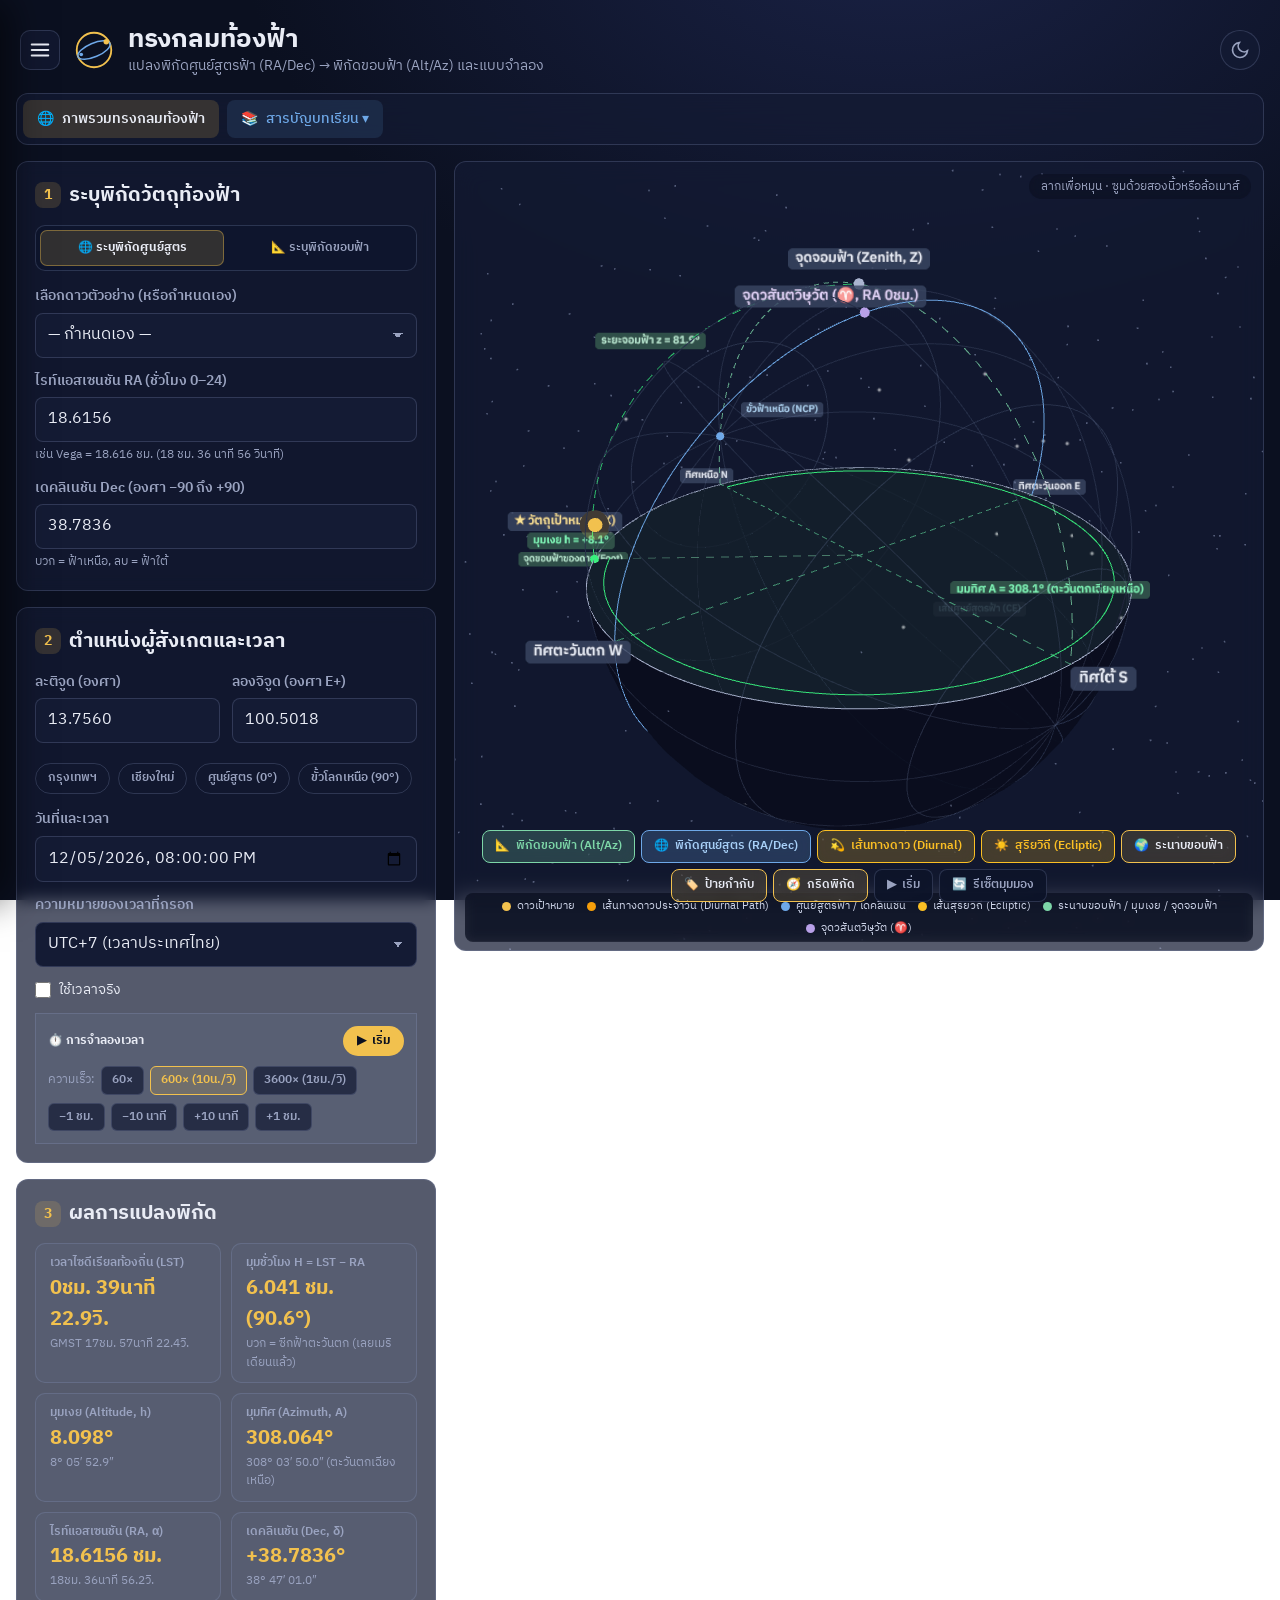
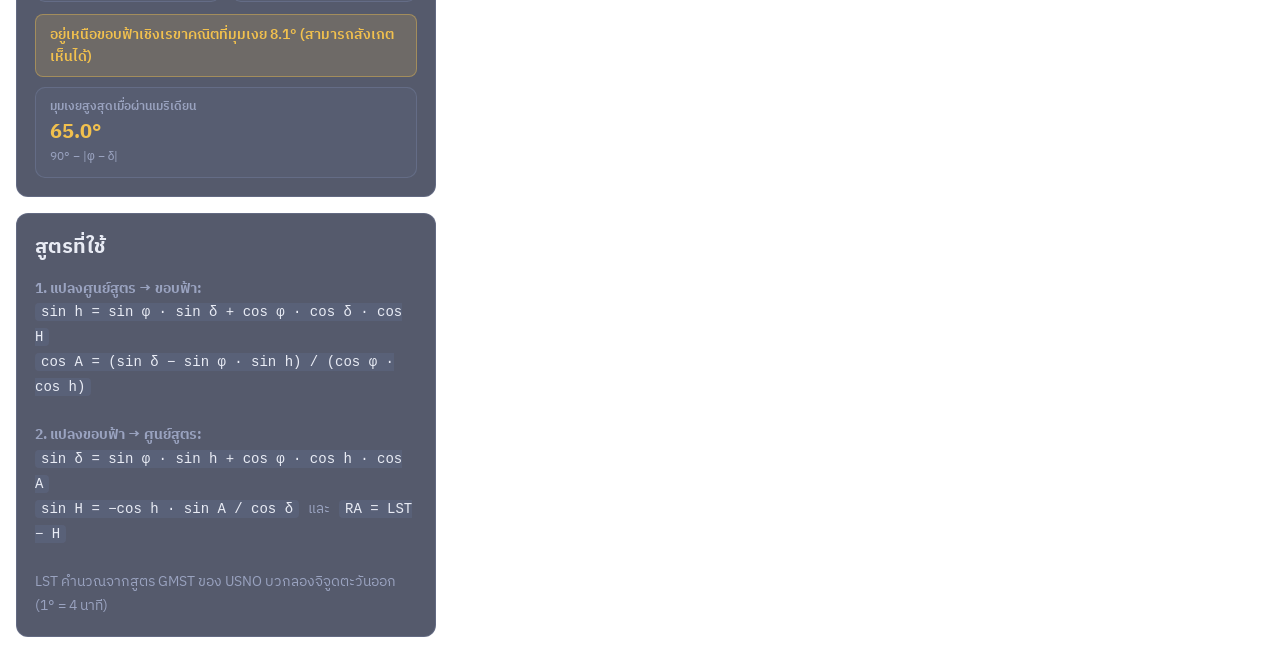
==== index.html @ dbf903a8 "begin" ====
<!DOCTYPE html>
<html lang="th">
<head>
<meta charset="UTF-8">
<meta name="viewport" content="width=device-width, initial-scale=1.0, viewport-fit=cover">
<title>ทรงกลมท้องฟ้า — แปลงพิกัดศูนย์สูตรฟ้า (RA/Dec) เป็นพิกัดขอบฟ้า (Alt/Az)</title>

<!-- ฟอนต์ไทย IBM Plex Sans Thai -->
<link rel="preconnect" href="https://fonts.googleapis.com">
<link rel="preconnect" href="https://fonts.gstatic.com" crossorigin>
<link href="https://fonts.googleapis.com/css2?family=IBM+Plex+Sans+Thai:wght@400;500;600;700&display=swap" rel="stylesheet">

<!-- Three.js โหลดจาก vendor ในเครื่อง (ทำงานแบบ Offline ในค่ายได้ 100%) -->
<script type="importmap">
{
  "imports": {
    "three": "./vendor/three.module.js"
  }
}
</script>

<link rel="stylesheet" href="./style.css">
<link rel="manifest" href="./manifest.json">
<link rel="icon" href="data:image/svg+xml,<svg xmlns=%22http://www.w3.org/2000/svg%22 viewBox=%220 0 100 100%22><text y=%22.9em%22 font-size=%2290%22>🌟</text></svg>">
<meta name="theme-color" content="#0b1020">
<meta name="description" content="แบบจำลองดาราศาสตร์ 3 มิติเชิงปฏิสัมพันธ์ สำหรับหลักสูตร สอวน. ดาราศาสตร์ ค่าย 1">
</head>
<body>
<div class="app">

  <!-- เมนูนำทางแบบลิ้นชักด้านข้าง (YouTube-style Collapsible Side Drawer) -->
  <div class="drawer-backdrop" id="drawerBackdrop" aria-hidden="true"></div>
  <aside class="side-drawer" id="sideDrawer" aria-label="สารบัญแบบจำลอง สอวน. ดาราศาสตร์">
    <div class="drawer-header">
      <div class="drawer-brand">
        <svg class="logo" width="34" height="34" viewBox="0 0 44 44" fill="none" aria-hidden="true">
          <circle cx="22" cy="22" r="19" stroke="var(--color-accent)" stroke-width="2"/>
          <ellipse cx="22" cy="22" rx="19" ry="7.5" stroke="var(--color-blue)" stroke-width="1.6" transform="rotate(-23 22 22)"/>
          <circle cx="35.5" cy="13" r="3" fill="var(--color-accent)"/>
        </svg>
        <div class="brand-text">
          <span class="drawer-title">POSN Astro Sim Hub</span>
          <span class="drawer-subtitle">หลักสูตรค่าย 1 สอวน. ดาราศาสตร์</span>
        </div>
      </div>
      <button type="button" class="drawer-close" id="drawerClose" aria-label="ปิดเมนูนำทาง" title="ปิดเมนู (Esc)">✕</button>
    </div>

    <div class="drawer-content">
      <!-- ส่วนภาพรวม -->
      <div class="drawer-section">
        <div class="section-label">ภาพรวมบทเรียน</div>
        <a class="drawer-item active" href="./index.html">
          <span class="item-icon">🌐</span>
          <div class="item-info">
            <span class="item-title">ทรงกลมท้องฟ้าและการแปลงพิกัด</span>
            <span class="item-sub">ระบบพิกัด 3 มิติ, เส้นสุริยะวิถี และเวลา</span>
          </div>
        </a>
      </div>

      <!-- ภาค 1: ทรงกลมท้องฟ้าและระบบพิกัดดาราศาสตร์ -->
      <div class="drawer-section">
        <div class="section-label">ทรงกลมท้องฟ้าและระบบพิกัด</div>
        <a class="drawer-item" href="./index.html#coord-comparison">
          <span class="item-icon">🧭</span>
          <div class="item-info">
            <span class="item-title">วงกลมใหญ่และ 4 ระบบพิกัด</span>
            <span class="item-sub">ขอบฟ้า, ศูนย์สูตรฟ้า, สุริยะวิถี, กาแล็กซี</span>
          </div>
        </a>
        <a class="drawer-item" href="./circumpolar.html">
          <span class="item-icon">🔄</span>
          <div class="item-info">
            <span class="item-title">ดาวรอบขั้วและการขึ้นตกตามละติจูด</span>
            <span class="item-sub">ดาวไม่ตก, ขึ้นตกตามปกติ และมุมเงยสูงสุด</span>
          </div>
        </a>
        <a class="drawer-item" href="./seasons-ecliptic.html">
          <span class="item-icon">☀️</span>
          <div class="item-info">
            <span class="item-title">สุริยวิถี 4 ฤดูกาลและกลุ่มดาวจักราศี</span>
            <span class="item-sub">วิษุวัต, อายัน และทางเดินดวงอาทิตย์ในรอบปี</span>
          </div>
        </a>
      </div>

      <!-- ภาค 2: ตรีโกณมิติทรงกลมและการแปลงพิกัด -->
      <div class="drawer-section">
        <div class="section-label">ตรีโกณมิติทรงกลมและสามเหลี่ยมดาราศาสตร์</div>
        <a class="drawer-item" href="./pzx-triangle.html">
          <span class="item-icon">📐</span>
          <div class="item-info">
            <span class="item-title">สามเหลี่ยมดาราศาสตร์ PZX</span>
            <span class="item-sub">จุด P-Z-X และกฎโคไซน์/ไซน์ทรงกลม</span>
          </div>
        </a>
        <a class="drawer-item" href="./rise-set-condition.html">
          <span class="item-icon">🌅</span>
          <div class="item-info">
            <span class="item-title">สภาวะขึ้น-ตกและมุมชั่วโมงขึ้นตก</span>
            <span class="item-sub">เงื่อนไขการตัดขอบฟ้า cos H₀ = −tan φ tan δ</span>
          </div>
        </a>
      </div>

      <!-- ภาค 3: ระบบเวลาและปฏิทินดาราศาสตร์ -->
      <div class="drawer-section">
        <div class="section-label">ระบบเวลาและปฏิทินดาราศาสตร์</div>
        <a class="drawer-item" href="./sidereal-solar.html">
          <span class="item-icon">⏱️</span>
          <div class="item-info">
            <span class="item-title">วันดาราคติและวันสุริยคติ</span>
            <span class="item-sub">ความแตกต่างของเวลาประมาณ 4 นาทีต่อวัน</span>
          </div>
        </a>
        <a class="drawer-item" href="./equation-of-time.html">
          <span class="item-icon">⏳</span>
          <div class="item-info">
            <span class="item-title">สมการเวลาและกราฟ Analemma</span>
            <span class="item-sub">ผลจากความรีวงโคจรและความเอียงแกนโลก</span>
          </div>
        </a>
        <a class="drawer-item" href="./julian-date.html">
          <span class="item-icon">📅</span>
          <div class="item-info">
            <span class="item-title">วันจูเลียน (Julian Date) และเวลาสากล</span>
            <span class="item-sub">เวลามาตรฐาน UTC+7 และการนับวันจูเลียน</span>
          </div>
        </a>
      </div>
    </div>

    <div class="drawer-footer">
      <div class="footer-meta">
        <span class="center-badge">ศูนย์ สอวน.วิชาดาราศาสตร์ ม.ปลาย โรงเรียนพรหมานุสรณ์จังหวัดเพชรบุรี</span>
      </div>
    </div>
  </aside>

  <header class="app-header">
    <button type="button" class="menu-toggle" id="menuToggle" aria-label="เปิด/ปิดเมนูนำทาง" title="เปิดเมนูบทเรียนจำลอง (Side Menu)">
      <svg width="22" height="22" viewBox="0 0 24 24" fill="none" stroke="currentColor" stroke-width="2.2" stroke-linecap="round" stroke-linejoin="round">
        <line x1="3" y1="12" x2="21" y2="12"></line>
        <line x1="3" y1="6" x2="21" y2="6"></line>
        <line x1="3" y1="18" x2="21" y2="18"></line>
      </svg>
    </button>
    <svg class="logo" width="40" height="40" viewBox="0 0 44 44" fill="none" aria-hidden="true">
      <circle cx="22" cy="22" r="19" stroke="var(--color-accent)" stroke-width="2"/>
      <ellipse cx="22" cy="22" rx="19" ry="7.5" stroke="var(--color-blue)" stroke-width="1.6" transform="rotate(-23 22 22)"/>
      <circle cx="35.5" cy="13" r="3" fill="var(--color-accent)"/>
      <circle cx="8" cy="27" r="2" fill="var(--color-blue)"/>
    </svg>
    <div class="title-block">
      <h1>ทรงกลมท้องฟ้า</h1>
      <p>แปลงพิกัดศูนย์สูตรฟ้า (RA/Dec) → พิกัดขอบฟ้า (Alt/Az) และแบบจำลอง</p>
    </div>
    <button class="theme-toggle" data-theme-toggle aria-label="สลับโหมดสว่าง/มืด" title="สลับโหมดสี">
      <svg width="20" height="20" viewBox="0 0 24 24" fill="none" stroke="currentColor" stroke-width="2"><path d="M21 12.79A9 9 0 1 1 11.21 3 7 7 0 0 0 21 12.79z"/></svg>
    </button>
  </header>

  <!-- แถบสลับบทเรียนจำลองด่วน (Quick Module Bar) -->
  <nav class="module-nav" aria-label="แถบเลือกบทเรียนจำลอง">
    <button type="button" class="nav-tab active" id="btnQuickOverview" style="border:none; cursor:pointer;">
      <span>🌐</span> ภาพรวมทรงกลมท้องฟ้า
    </button>
    <button type="button" class="nav-tab btn-open-menu-chip" id="btnBrowseAllSims" style="border:none; cursor:pointer;">
      <span>📚</span> สารบัญบทเรียน ▾
    </button>
  </nav>

  <div class="layout">

    <!-- ============ ฝั่งซ้าย: แผงควบคุม ============ -->
    <aside class="panel">

      <section class="card">
        <h2><span class="num">1</span>ระบุพิกัดวัตถุท้องฟ้า</h2>

        <!-- สลับโหมดการระบุพิกัด (สองทาง: พิกัดศูนย์สูตรฟ้า vs พิกัดขอบฟ้า) -->
        <div class="coord-mode-toggle" role="tablist">
          <button type="button" class="mode-tab active" id="modeEquatorial" role="tab" aria-selected="true">
            🌐 ระบุพิกัดศูนย์สูตร
          </button>
          <button type="button" class="mode-tab" id="modeHorizontal" role="tab" aria-selected="false">
            📐 ระบุพิกัดขอบฟ้า
          </button>
        </div>

        <!-- โหมด 1: พิกัดศูนย์สูตรฟ้า (RA / Dec) -->
        <div id="boxEquatorialInputs">
          <div class="field">
            <label for="starPreset">เลือกดาวตัวอย่าง (หรือกำหนดเอง)</label>
            <select id="starPreset">
              <option value="-1">— กำหนดเอง —</option>
            </select>
          </div>

          <div class="field">
            <label for="raInput">ไรท์แอสเซนชัน RA (ชั่วโมง 0–24)</label>
            <input type="number" id="raInput" min="0" max="24" step="0.0001" value="18.6156">
            <div class="hint-text">เช่น Vega = 18.616 ชม. (18 ชม. 36 นาที 56 วินาที)</div>
          </div>

          <div class="field">
            <label for="decInput">เดคลิเนชัน Dec (องศา −90 ถึง +90)</label>
            <input type="number" id="decInput" min="-90" max="90" step="0.0001" value="38.7836">
            <div class="hint-text">บวก = ฟ้าเหนือ, ลบ = ฟ้าใต้</div>
          </div>
        </div>

        <!-- โหมด 2: พิกัดขอบฟ้า (Alt / Az) -->
        <div id="boxHorizontalInputs" style="display:none;">
          <div class="field">
            <label for="altInput">มุมเงย Altitude, h (องศา −90 ถึง +90)</label>
            <input type="number" id="altInput" min="-90" max="90" step="0.01" value="45.00">
            <div class="hint-text">0° = ที่ขอบฟ้า, +90° = จุดจอมฟ้า (Zenith), ลบ = ใต้ขอบฟ้า</div>
          </div>

          <div class="field">
            <label for="azInput">มุมทิศ Azimuth, A (องศา 0–360)</label>
            <input type="number" id="azInput" min="0" max="360" step="0.01" value="160.00">
            <div class="hint-text">วัดตามเข็มจากทิศเหนือ (0°=เหนือ, 90°=ออก, 180°=ใต้, 270°=ตก)</div>
          </div>

          <div class="chip-row" style="margin-top: 8px;">
            <button type="button" class="chip-target" data-altaz="90,0">จุดจอมฟ้า Z (90°)</button>
            <button type="button" class="chip-target" data-altaz="45,160">เป้าหมาย A (45°, 160°)</button>
            <button type="button" class="chip-target" data-altaz="35,120">เป้าหมาย B (35°, 120°)</button>
            <button type="button" class="chip-target" data-altaz="0,90">ขอบฟ้าทิศออก (0°, 90°)</button>
          </div>
        </div>
      </section>

      <section class="card">
        <h2><span class="num">2</span>ตำแหน่งผู้สังเกตและเวลา</h2>

        <div class="row">
          <div class="field">
            <label for="latInput">ละติจูด (องศา)</label>
            <input type="number" id="latInput" min="-90" max="90" step="0.0001" value="13.7560">
          </div>
          <div class="field">
            <label for="lonInput">ลองจิจูด (องศา E+)</label>
            <input type="number" id="lonInput" min="-180" max="180" step="0.0001" value="100.5018">
          </div>
        </div>
        <div class="chip-row">
          <button class="chip" data-loc="13.7560,100.5018">กรุงเทพฯ</button>
          <button class="chip" data-loc="18.7904,98.9847">เชียงใหม่</button>
          <button class="chip" data-loc="0.0000,0.0000">ศูนย์สูตร (0°)</button>
          <button class="chip" data-loc="90.0000,0.0000">ขั้วโลกเหนือ (90°)</button>
        </div>

        <div class="field" style="margin-top:14px">
          <label for="dtInput">วันที่และเวลา</label>
          <input type="datetime-local" id="dtInput" step="1">
        </div>

        <div class="field">
          <label for="tzSelect">ความหมายของเวลาที่กรอก</label>
          <select id="tzSelect">
            <option value="local">เวลาท้องถิ่นของอุปกรณ์นี้</option>
            <option value="utc">UTC</option>
            <option value="7" selected>UTC+7 (เวลาประเทศไทย)</option>
          </select>
        </div>

        <div class="check-row" style="margin-top:10px">
          <input type="checkbox" id="liveCheck">
          <label for="liveCheck">ใช้เวลาจริง</label>
        </div>

        <!-- กล่องควบคุมการเดินเวลา -->
        <div class="time-control-box" style="margin-top:12px">
          <div class="time-control-header">
            <span class="tc-title">⏱️ การจำลองเวลา</span>
            <button type="button" class="btn-play-pause" id="btnPlayPause">
              <span id="playIcon">▶</span> <span id="playText">เริ่ม</span>
            </button>
          </div>
          <div class="speed-row">
            <span class="speed-label">ความเร็ว:</span>
            <button type="button" class="chip-speed" data-speed="60">60×</button>
            <button type="button" class="chip-speed active" data-speed="600">600× (10น./วิ)</button>
            <button type="button" class="chip-speed" data-speed="3600">3600× (1ชม./วิ)</button>
          </div>
          <div class="step-row" style="margin-top:8px">
            <button type="button" class="chip-step" data-step="-3600">−1 ชม.</button>
            <button type="button" class="chip-step" data-step="-600">−10 นาที</button>
            <button type="button" class="chip-step" data-step="600">+10 นาที</button>
            <button type="button" class="chip-step" data-step="3600">+1 ชม.</button>
          </div>
        </div>
      </section>

      <section class="card">
        <h2><span class="num">3</span>ผลการแปลงพิกัด</h2>
        <div class="result-grid">
          <div class="result-box">
            <div class="label">เวลาไซดีเรียลท้องถิ่น (LST)</div>
            <div class="value" id="lstOut">–</div>
            <div class="sub" id="gmstOut">–</div>
          </div>
          <div class="result-box">
            <div class="label">มุมชั่วโมง H = LST − RA</div>
            <div class="value" id="haOut">–</div>
            <div class="sub" id="haSubOut">ลบ = ยังไม่ถึงเมริเดียน</div>
          </div>
          <div class="result-box" id="resBoxAlt">
            <div class="label">มุมเงย (Altitude, h)</div>
            <div class="value" id="altOut">–</div>
            <div class="sub" id="altDmsOut">–</div>
          </div>
          <div class="result-box" id="resBoxAz">
            <div class="label">มุมทิศ (Azimuth, A)</div>
            <div class="value" id="azOut">–</div>
            <div class="sub" id="azDmsOut">–</div>
          </div>
          <div class="result-box" id="resBoxRa">
            <div class="label">ไรท์แอสเซนชัน (RA, α)</div>
            <div class="value" id="raResultOut">–</div>
            <div class="sub" id="raHmsOut">–</div>
          </div>
          <div class="result-box" id="resBoxDec">
            <div class="label">เดคลิเนชัน (Dec, δ)</div>
            <div class="value" id="decResultOut">–</div>
            <div class="sub" id="decDmsOut">–</div>
          </div>
        </div>
        <div class="status-line" id="statusOut">–</div>
        <div class="result-grid" style="margin-top:10px">
          <div class="result-box">
            <div class="label">มุมเงยสูงสุดเมื่อผ่านเมริเดียน</div>
            <div class="value" id="maxAltOut">–</div>
            <div class="sub">90° − |φ − δ|</div>
          </div>
        </div>
      </section>

      <section class="card">
        <h2>สูตรที่ใช้</h2>
        <p class="math-note">
          <strong>1. แปลงศูนย์สูตร → ขอบฟ้า:</strong><br>
          <code>sin h = sin φ · sin δ + cos φ · cos δ · cos H</code><br>
          <code>cos A = (sin δ − sin φ · sin h) / (cos φ · cos h)</code><br>
          <br>
          <strong>2. แปลงขอบฟ้า → ศูนย์สูตร:</strong><br>
          <code>sin δ = sin φ · sin h + cos φ · cos h · cos A</code><br>
          <code>sin H = −cos h · sin A / cos δ</code> &nbsp; และ &nbsp; <code>RA = LST − H</code><br>
          <br>
          LST คำนวณจากสูตร GMST ของ USNO บวกลองจิจูดตะวันออก (1° = 4 นาที)
        </p>
      </section>

    </aside>

    <!-- ============ ฝั่งขวา: ทรงกลมท้องฟ้า 3D ============ -->
    <section class="sky-card" aria-label="ทรงกลมท้องฟ้าสามมิติ">
      <div class="stage" id="stage"></div>

      <!-- แถบปุ่มควบคุมการแสดงผลและเส้นช่วยอ่านพิกัด -->
      <div class="stage-toolbar">
        <button type="button" class="tool-btn active-green" id="toggleAltAz" aria-pressed="true">
          <span>📐</span> พิกัดขอบฟ้า (Alt/Az)
        </button>
        <button type="button" class="tool-btn active-blue" id="toggleRaDec" aria-pressed="true">
          <span>🌐</span> พิกัดศูนย์สูตร (RA/Dec)
        </button>
        <button type="button" class="tool-btn active-amber" id="toggleDiurnalPath" aria-pressed="true">
          <span>💫</span> เส้นทางดาว (Diurnal)
        </button>
        <button type="button" class="tool-btn active-amber" id="toggleEcliptic" aria-pressed="true">
          <span>☀️</span> สุริยวิถี (Ecliptic)
        </button>
        <button type="button" class="tool-btn active" id="toggleGround" aria-pressed="true">
          <span>🌍</span> ระนาบขอบฟ้า
        </button>
        <button type="button" class="tool-btn active" id="toggleLabels" aria-pressed="true">
          <span>🏷️</span> ป้ายกำกับ
        </button>
        <button type="button" class="tool-btn active" id="toggleGrid" aria-pressed="true">
          <span>🧭</span> กริดพิกัด
        </button>
        <button type="button" class="tool-btn" id="toolBtnPlay" title="เดินเวลาจำลอง">
          <span>▶</span> เริ่ม
        </button>
        <button type="button" class="tool-btn" id="btnResetView" title="รีเซ็ตมุมมอง">
          <span>🔄</span> รีเซ็ตมุมมอง
        </button>
      </div>

      <div class="hint">ลากเพื่อหมุน · ซูมด้วยสองนิ้วหรือล้อเมาส์</div>
      <div class="legend">
        <span class="item"><span class="dot" style="background:#f2c14e"></span>ดาวเป้าหมาย</span>
        <span class="item"><span class="dot" style="background:#f59e0b"></span>เส้นทางดาวประจำวัน (Diurnal Path)</span>
        <span class="item"><span class="dot" style="background:#6ea8e8"></span>ศูนย์สูตรฟ้า / เดคลิเนชัน</span>
        <span class="item"><span class="dot" style="background:#fbbf24"></span>เส้นสุริยวิถี (Ecliptic)</span>
        <span class="item"><span class="dot" style="background:#7dd6a8"></span>ระนาบขอบฟ้า / มุมเงย / จุดจอมฟ้า</span>
        <span class="item"><span class="dot" style="background:#b8a0e8"></span>จุดวสันตวิษุวัต (♈)</span>
      </div>
    </section>

  </div>
</div>

<script type="module" src="./app.js"></script>
</body>
</html>
---- style.css ----
/* ============ Design tokens ============ */
:root,
[data-theme='dark'] {
  --color-bg: #0b1020;
  --color-bg-grad: radial-gradient(1200px 800px at 70% -10%, #1a2246 0%, #0b1020 55%);
  --color-surface: rgba(20, 27, 52, 0.72);
  --color-surface-solid: #141b34;
  --color-border: rgba(150, 165, 210, 0.22);
  --color-text: #e9ecf5;
  --color-text-muted: #9aa3c0;
  --color-accent: #f2c14e;        /* สีทอง — ดาว/เป้าหมาย */
  --color-accent-soft: rgba(242, 193, 78, 0.16);
  --color-blue: #6ea8e8;          /* เส้นศูนย์สูตรฟ้า */
  --color-danger: #e86a6a;        /* เป้าหมายใต้ขอบฟ้า */
  --color-grid: rgba(160, 175, 215, 0.16); /* กริด RA/Dec */
  --radius-md: 12px;
  --font-body: 'IBM Plex Sans Thai', 'Noto Sans Thai', sans-serif;
  --text-xs: 12px;
  --text-sm: 14px;
  --text-base: 16px;
  --text-lg: 20px;
  --text-xl: 26px;
}
[data-theme='light'] {
  --color-bg: #eef1f8;
  --color-bg-grad: radial-gradient(1200px 800px at 70% -10%, #ffffff 0%, #e4e9f5 60%);
  --color-surface: rgba(255, 255, 255, 0.8);
  --color-surface-solid: #ffffff;
  --color-border: rgba(60, 75, 120, 0.18);
  --color-text: #23283d;
  --color-text-muted: #5a6480;
  --color-accent: #b07f16;
  --color-accent-soft: rgba(176, 127, 22, 0.12);
  --color-blue: #2d6cb5;
  --color-danger: #c04747;
  --color-grid: rgba(60, 75, 120, 0.14);
}

/* ============ Base ============ */
*, *::before, *::after { box-sizing: border-box; margin: 0; padding: 0; }
html { -webkit-text-size-adjust: none; text-size-adjust: none; }
body {
  min-height: 100dvh;
  font-family: var(--font-body);
  font-size: var(--text-base);
  color: var(--color-text);
  background: var(--color-bg-grad);
  background-attachment: fixed;
  line-height: 1.55;
}
input, button, select { font: inherit; color: inherit; }
button { cursor: pointer; background: none; border: none; }
:focus-visible { outline: 2px solid var(--color-accent); outline-offset: 2px; border-radius: 4px; }

/* ============ Layout ============ */
.app { max-width: 1400px; margin: 0 auto; padding: 16px; }

header.app-header {
  display: flex; align-items: center; gap: 14px;
  padding: 8px 4px 16px;
}
.menu-toggle {
  width: 40px; height: 40px; border-radius: 10px;
  display: grid; place-items: center;
  border: 1px solid var(--color-border);
  background: var(--color-surface);
  color: var(--color-text);
  cursor: pointer;
  flex: 0 0 auto;
  transition: all .18s ease;
}
.menu-toggle:hover {
  color: var(--color-accent);
  border-color: var(--color-accent);
  background: var(--color-accent-soft);
  transform: scale(1.04);
}
.logo { flex: 0 0 auto; }
.title-block h1 { font-size: var(--text-xl); font-weight: 700; line-height: 1.2; }
.title-block p { font-size: var(--text-sm); color: var(--color-text-muted); }
.theme-toggle {
  margin-left: auto;
  width: 40px; height: 40px; border-radius: 50%;
  display: grid; place-items: center;
  border: 1px solid var(--color-border);
  background: var(--color-surface);
  color: var(--color-text-muted);
  transition: color .18s, border-color .18s;
}
.theme-toggle:hover { color: var(--color-accent); border-color: var(--color-accent); }

/* ============ YouTube-Style Side Drawer Navigation ============ */
.drawer-backdrop {
  position: fixed;
  inset: 0;
  background: rgba(6, 10, 22, 0.65);
  backdrop-filter: blur(5px);
  -webkit-backdrop-filter: blur(5px);
  z-index: 998;
  opacity: 0;
  pointer-events: none;
  transition: opacity .25s ease;
}
body.drawer-open .drawer-backdrop,
.drawer-backdrop.open {
  opacity: 1;
  pointer-events: auto;
}

.side-drawer {
  position: fixed;
  top: 0;
  left: 0;
  bottom: 0;
  width: 330px;
  max-width: 86vw;
  background: #10162a;
  border-right: 1px solid var(--color-border);
  box-shadow: 10px 0 35px rgba(0, 0, 0, 0.55);
  z-index: 999;
  display: flex;
  flex-direction: column;
  transform: translateX(-100%);
  transition: transform .26s cubic-bezier(0.16, 1, 0.3, 1);
}
[data-theme='light'] .side-drawer {
  background: #ffffff;
  box-shadow: 10px 0 35px rgba(40, 50, 80, 0.16);
}
body.drawer-open .side-drawer,
.side-drawer.open {
  transform: translateX(0);
}

.drawer-header {
  display: flex;
  align-items: center;
  justify-content: space-between;
  padding: 16px 18px;
  border-bottom: 1px solid var(--color-border);
  background: rgba(255, 255, 255, 0.02);
}
.drawer-brand {
  display: flex;
  align-items: center;
  gap: 12px;
}
.drawer-brand .brand-text {
  display: flex;
  flex-direction: column;
}
.drawer-title {
  font-size: var(--text-base);
  font-weight: 700;
  color: var(--color-text);
  line-height: 1.2;
}
.drawer-subtitle {
  font-size: 11px;
  color: var(--color-accent);
  font-weight: 500;
}
.drawer-close {
  width: 32px;
  height: 32px;
  border-radius: 8px;
  display: grid;
  place-items: center;
  font-size: 15px;
  color: var(--color-text-muted);
  border: 1px solid transparent;
  transition: all .16s ease;
}
.drawer-close:hover {
  color: var(--color-text);
  border-color: var(--color-border);
  background: rgba(255, 255, 255, 0.08);
}

.drawer-content {
  flex: 1 1 auto;
  overflow-y: auto;
  padding: 10px 12px 20px;
  display: flex;
  flex-direction: column;
  gap: 12px;
}
.drawer-content::-webkit-scrollbar {
  width: 5px;
}
.drawer-content::-webkit-scrollbar-thumb {
  background: rgba(150, 165, 210, 0.22);
  border-radius: 4px;
}

.drawer-section {
  display: flex;
  flex-direction: column;
  gap: 3px;
}
.section-label {
  font-size: 11px;
  font-weight: 600;
  color: var(--color-text-muted);
  padding: 8px 10px 3px;
  letter-spacing: 0.3px;
  border-bottom: 1px solid rgba(150, 165, 210, 0.08);
  margin-bottom: 3px;
}

.drawer-item {
  display: flex;
  align-items: flex-start;
  gap: 12px;
  padding: 9px 12px;
  border-radius: 9px;
  text-decoration: none;
  color: var(--color-text);
  border: 1px solid transparent;
  transition: all .16s ease;
}
.drawer-item:hover {
  background: rgba(255, 255, 255, 0.06);
  border-color: rgba(150, 165, 210, 0.15);
  transform: translateX(2px);
}
.drawer-item.active {
  background: var(--color-accent-soft);
  border-color: rgba(242, 193, 78, 0.35);
}
.drawer-item .item-icon {
  font-size: 18px;
  flex: 0 0 auto;
  width: 24px;
  text-align: center;
  margin-top: 1px;
}
.drawer-item .item-info {
  display: flex;
  flex-direction: column;
  flex: 1 1 auto;
  min-width: 0;
}
.drawer-item .item-title {
  font-size: 13.5px;
  font-weight: 500;
  line-height: 1.35;
  color: var(--color-text);
  white-space: normal;
  word-break: break-word;
}
.drawer-item.active .item-title {
  color: var(--color-accent);
  font-weight: 600;
}
.drawer-item .item-sub {
  font-size: 11px;
  color: var(--color-text-muted);
  line-height: 1.3;
  margin-top: 2px;
  white-space: normal;
  word-break: break-word;
}

.drawer-footer {
  padding: 14px 18px;
  border-top: 1px solid var(--color-border);
  background: rgba(0, 0, 0, 0.15);
}
.footer-meta {
  display: flex;
  flex-direction: column;
  gap: 4px;
}
.footer-meta .center-badge {
  font-size: 11px;
  font-weight: 600;
  color: var(--color-text);
}
.footer-meta .ref-text {
  font-size: 10px;
  color: var(--color-text-muted);
}

/* ============ Quick Module Bar ============ */
.module-nav {
  display: flex;
  align-items: center;
  gap: 8px;
  margin-bottom: 16px;
  padding: 6px;
  background: var(--color-surface);
  border: 1px solid var(--color-border);
  border-radius: var(--radius-md);
  backdrop-filter: blur(12px);
  overflow-x: auto;
}
.nav-tab {
  display: inline-flex;
  align-items: center;
  gap: 8px;
  padding: 8px 14px;
  border-radius: 8px;
  font-size: var(--text-sm);
  font-weight: 500;
  color: var(--color-text-muted);
  text-decoration: none;
  white-space: nowrap;
  transition: all .18s ease;
}
.nav-tab:hover {
  color: var(--color-text);
  background: rgba(255, 255, 255, 0.05);
}
.nav-tab.active {
  color: var(--color-text);
  background: var(--color-accent-soft);
  border: 1px solid rgba(242, 193, 78, 0.4);
  font-weight: 600;
}
.btn-open-menu-chip {
  background: rgba(110, 168, 232, 0.12);
  border: 1px solid rgba(110, 168, 232, 0.28);
  color: var(--color-blue);
}
.btn-open-menu-chip:hover {
  background: rgba(110, 168, 232, 0.22);
  color: var(--color-text);
}

.layout {
  display: grid;
  grid-template-columns: 420px 1fr;
  grid-template-areas: "panel sky";
  gap: 18px;
  align-items: start;
}
@media (max-width: 960px) {
  .layout {
    grid-template-columns: 1fr;
    grid-template-areas: "sky" "panel";
  }
}

/* ============ ฝั่งขวา: ทรงกลมท้องฟ้า (พื้นที่ขยายเต็มจอ) ============ */
.sky-card {
  grid-area: sky;
  position: sticky;
  top: 16px;
  border: 1px solid var(--color-border);
  border-radius: var(--radius-md);
  background: var(--color-surface);
  backdrop-filter: blur(12px);
  overflow: hidden;
  height: calc(100vh - 110px);
  min-height: 620px;
}
.sky-card canvas, .stage canvas, .stage { display: block; width: 100%; height: 100%; touch-action: none; }
.sky-card .stage { position: absolute; inset: 0; }
@media (max-width: 960px) {
  .sky-card {
    position: relative;
    top: 0;
    min-height: 480px;
    height: 64vh;
  }
}

/* แถบเครื่องมือควบคุมการแสดงผลบนจอ 3D (ย้ายมาด้านล่างเพื่อไม่ให้บังจุดจอมฟ้าและข้อความด้านบน) */
.stage-toolbar {
  position: absolute;
  bottom: 48px;
  left: 10px;
  right: 10px;
  display: flex;
  flex-wrap: wrap;
  justify-content: center;
  gap: 6px;
  z-index: 10;
  pointer-events: none;
}
.tool-btn {
  display: inline-flex;
  align-items: center;
  gap: 6px;
  padding: 6px 12px;
  border-radius: 8px;
  background: rgba(14, 20, 42, 0.85);
  border: 1px solid var(--color-border);
  backdrop-filter: blur(8px);
  color: var(--color-text-muted);
  font-size: var(--text-xs);
  font-weight: 600;
  cursor: pointer;
  user-select: none;
  transition: all .16s ease;
  pointer-events: auto;
}
.tool-btn:hover {
  color: var(--color-text);
  border-color: rgba(255, 255, 255, 0.35);
  background: rgba(22, 30, 60, 0.95);
}
.tool-btn.active {
  color: var(--color-text);
  background: var(--color-accent-soft);
  border-color: var(--color-accent);
}
.tool-btn.active-blue {
  background: rgba(110, 168, 232, 0.22);
  border-color: var(--color-blue);
  color: #a8d0f8;
}
.tool-btn.active-green {
  background: rgba(125, 214, 168, 0.22);
  border-color: #7dd6a8;
  color: #7dd6a8;
}
.tool-btn.active-amber {
  background: rgba(251, 191, 36, 0.22);
  border-color: #fbbf24;
  color: #fbbf24;
}
[data-theme='light'] .tool-btn {
  background: rgba(255, 255, 255, 0.88);
  color: #4a5578;
}
[data-theme='light'] .tool-btn:hover {
  background: #ffffff;
  color: #1e2540;
}

.legend {
  position: absolute;
  left: 10px;
  right: 10px;
  bottom: 8px;
  display: flex;
  flex-wrap: wrap;
  justify-content: center;
  gap: 4px 12px;
  padding: 5px 12px;
  border-radius: 8px;
  background: rgba(10, 14, 30, 0.65);
  backdrop-filter: blur(6px);
  font-size: 11px;
  color: #cfd6ea;
  pointer-events: none;
}
.legend .item { display: inline-flex; align-items: center; gap: 6px; }
.legend .dot { width: 9px; height: 9px; border-radius: 50%; flex: 0 0 auto; }
.hint {
  position: absolute;
  right: 12px;
  top: 12px;
  font-size: 11.5px;
  color: var(--color-text-muted);
  background: rgba(10, 14, 30, 0.52);
  backdrop-filter: blur(6px);
  padding: 4px 12px;
  border-radius: 999px;
  pointer-events: none;
}

/* ============ Coordinate Mode Toggle & Target Chips ============ */
.coord-mode-toggle {
  display: flex;
  background: rgba(15, 22, 45, 0.65);
  border: 1px solid var(--color-border);
  border-radius: 10px;
  padding: 4px;
  gap: 4px;
  margin-bottom: 14px;
}
[data-theme='light'] .coord-mode-toggle {
  background: rgba(230, 235, 248, 0.85);
}
.mode-tab {
  flex: 1 1 50%;
  padding: 8px 10px;
  font-size: var(--text-xs);
  font-weight: 600;
  border-radius: 7px;
  color: var(--color-text-muted);
  cursor: pointer;
  background: transparent;
  border: 1px solid transparent;
  transition: all .16s ease;
  text-align: center;
}
.mode-tab:hover {
  color: var(--color-text);
  background: rgba(255, 255, 255, 0.05);
}
.mode-tab.active {
  color: var(--color-text);
  background: var(--color-accent-soft);
  border-color: rgba(242, 193, 78, 0.4);
  font-weight: 700;
}
.chip-target {
  font-size: 11px;
  padding: 4px 9px;
  border-radius: 7px;
  border: 1px solid var(--color-border);
  background: rgba(20, 27, 52, 0.6);
  color: var(--color-text-muted);
  cursor: pointer;
  transition: all .15s ease;
}
.chip-target:hover {
  color: var(--color-accent);
  border-color: var(--color-accent);
  background: var(--color-accent-soft);
}
.result-box.highlight-calc {
  border-color: rgba(242, 193, 78, 0.5);
  background: rgba(242, 193, 78, 0.08);
}

/* ============ ฝั่งซ้าย: ควบคุมและผลลัพธ์ ============ */
.panel { grid-area: panel; display: flex; flex-direction: column; gap: 16px; }
.card {
  border: 1px solid var(--color-border);
  border-radius: var(--radius-md);
  background: var(--color-surface);
  backdrop-filter: blur(8px);
  padding: 18px;
}
.card h2 {
  font-size: var(--text-lg); font-weight: 700;
  display: flex; align-items: center; gap: 8px;
  margin-bottom: 14px;
}
.card h2 .num {
  width: 26px; height: 26px; border-radius: 8px;
  display: grid; place-items: center;
  background: var(--color-accent-soft);
  color: var(--color-accent);
  font-size: var(--text-sm); font-weight: 700;
  flex: 0 0 auto;
}
.field { margin-bottom: 12px; }
.field:last-child { margin-bottom: 0; }
.field label {
  display: block; font-size: var(--text-sm); font-weight: 600;
  color: var(--color-text-muted); margin-bottom: 6px;
}
.field .hint-text { font-size: var(--text-xs); color: var(--color-text-muted); margin-top: 4px; }
input[type='number'], input[type='datetime-local'], select {
  width: 100%;
  padding: 9px 12px;
  border-radius: 8px;
  border: 1px solid var(--color-border);
  background: var(--color-surface-solid);
  color: var(--color-text);
  font-variant-numeric: tabular-nums;
}
select { appearance: none; background-image: linear-gradient(45deg, transparent 50%, var(--color-text-muted) 50%), linear-gradient(135deg, var(--color-text-muted) 50%, transparent 50%); background-position: calc(100% - 18px) 50%, calc(100% - 13px) 50%; background-size: 5px 5px; background-repeat: no-repeat; }
.row { display: grid; grid-template-columns: 1fr 1fr; gap: 12px; }
.row-3 { display: grid; grid-template-columns: 1fr 1fr 1fr; gap: 12px; }

.chip-row { display: flex; flex-wrap: wrap; gap: 8px; margin-top: 8px; }
.chip {
  padding: 5px 12px; border-radius: 999px;
  font-size: var(--text-xs); font-weight: 600;
  border: 1px solid var(--color-border);
  color: var(--color-text-muted);
  transition: all .18s;
}
.chip:hover { border-color: var(--color-accent); color: var(--color-accent); }
.chip.active { background: var(--color-accent-soft); border-color: var(--color-accent); color: var(--color-accent); }

.check-row { display: flex; align-items: center; gap: 8px; font-size: var(--text-sm); }
.check-row input { width: 16px; height: 16px; accent-color: var(--color-accent); }

/* กล่องควบคุมการจำลองเดินเวลา */
.time-control-box {
  background: rgba(127, 150, 200, 0.08);
  border: 1px solid var(--color-border);
  border-radius: var(--radius-sm);
  padding: 12px;
}
.time-control-header {
  display: flex;
  align-items: center;
  justify-content: space-between;
  gap: 10px;
  margin-bottom: 10px;
}
.tc-title {
  font-size: var(--text-xs);
  font-weight: 700;
  color: var(--color-text);
}
.btn-play-pause {
  display: inline-flex;
  align-items: center;
  gap: 6px;
  padding: 6px 14px;
  border-radius: 999px;
  background: var(--color-accent);
  color: #0b1020;
  font-weight: 700;
  font-size: var(--text-xs);
  cursor: pointer;
  border: none;
  transition: all .16s ease;
}
.btn-play-pause:hover {
  filter: brightness(1.15);
  transform: translateY(-1px);
}
.btn-play-pause.playing {
  background: #f87171;
  color: #ffffff;
}
.speed-row, .step-row {
  display: flex;
  flex-wrap: wrap;
  align-items: center;
  gap: 6px;
}
.speed-label {
  font-size: var(--text-xs);
  color: var(--color-text-muted);
}
.chip-speed, .chip-step {
  padding: 4px 10px;
  border-radius: 6px;
  font-size: var(--text-xs);
  font-weight: 600;
  background: var(--color-surface);
  border: 1px solid var(--color-border);
  color: var(--color-text-muted);
  cursor: pointer;
  transition: all .15s;
}
.chip-speed:hover, .chip-step:hover {
  border-color: var(--color-accent);
  color: var(--color-text);
}
.chip-speed.active {
  background: var(--color-accent-soft);
  border-color: var(--color-accent);
  color: var(--color-accent);
}

/* ผลลัพธ์ */
.result-grid { display: grid; grid-template-columns: repeat(auto-fit, minmax(150px, 1fr)); gap: 10px; }
.result-box {
  border: 1px solid var(--color-border);
  border-radius: 10px;
  padding: 10px 14px;
  background: rgba(127, 150, 200, 0.06);
}
.result-box .label { font-size: var(--text-xs); color: var(--color-text-muted); font-weight: 600; }
.result-box .value {
  font-size: var(--text-lg); font-weight: 700;
  font-variant-numeric: tabular-nums lining-nums;
  color: var(--color-accent);
}
.result-box .sub { font-size: var(--text-xs); color: var(--color-text-muted); }
.status-line {
  margin-top: 12px; padding: 9px 14px; border-radius: 8px;
  font-size: var(--text-sm); font-weight: 600;
  background: var(--color-accent-soft); color: var(--color-accent);
  border: 1px solid color-mix(in oklab, var(--color-accent) 40%, transparent);
}
.status-line.below { background: color-mix(in oklab, var(--color-danger) 12%, transparent); color: var(--color-danger); border-color: color-mix(in oklab, var(--color-danger) 40%, transparent); }

.note { font-size: var(--text-xs); color: var(--color-text-muted); line-height: 1.6; }
.math-note { font-size: var(--text-sm); color: var(--color-text-muted); line-height: 1.7; }
.math-note code {
  font-family: 'IBM Plex Mono', monospace;
  background: rgba(127, 150, 200, 0.12);
  padding: 1px 6px; border-radius: 4px;
  color: var(--color-text);
}

/* ============ PZX Triangle Solver Styles ============ */
.label-with-val {
  display: flex;
  justify-content: space-between;
  align-items: center;
  margin-bottom: 4px;
}
.val-badge {
  font-size: 11.5px;
  font-weight: 700;
  color: var(--color-accent);
  font-family: 'IBM Plex Mono', monospace;
  background: var(--color-accent-soft);
  padding: 2px 8px;
  border-radius: 6px;
  border: 1px solid rgba(242, 193, 78, 0.3);
}

.triangle-summary-table {
  overflow-x: auto;
  border: 1px solid var(--color-border);
  border-radius: 10px;
  background: rgba(10, 15, 32, 0.45);
}
.data-table {
  width: 100%;
  border-collapse: collapse;
  font-size: 12px;
}
.data-table th {
  text-align: left;
  padding: 8px 10px;
  background: rgba(150, 165, 210, 0.08);
  color: var(--color-text-muted);
  font-weight: 600;
  border-bottom: 1px solid var(--color-border);
  white-space: nowrap;
}
.data-table td {
  padding: 8px 10px;
  border-bottom: 1px solid rgba(150, 165, 210, 0.08);
  font-variant-numeric: tabular-nums;
  white-space: nowrap;
}
.data-table tbody tr:last-child td {
  border-bottom: none;
}
.row-side-pz td:nth-child(4) { color: #93c5fd; font-weight: 700; }
.row-side-px td:nth-child(4) { color: #fcd34d; font-weight: 700; }
.row-side-zx td:nth-child(4) { color: #6ee7b7; font-weight: 700; }
.row-angle-p td:nth-child(4) { color: #f87171; font-weight: 700; }
.row-angle-z td:nth-child(4) { color: #7dd6a8; font-weight: 700; }
.row-angle-x td:nth-child(4) { color: #f2c14e; font-weight: 700; }

.math-derivation-box {
  background: rgba(10, 15, 32, 0.55);
  border: 1px solid var(--color-border);
  border-radius: 10px;
  padding: 12px 14px;
  font-size: 12px;
}
.deriv-step {
  display: flex;
  flex-direction: column;
  gap: 3px;
}
.step-badge {
  display: inline-block;
  align-self: flex-start;
  font-size: 10.5px;
  font-weight: 700;
  padding: 2px 8px;
  border-radius: 5px;
  background: rgba(96, 165, 250, 0.18);
  color: #93c5fd;
  border: 1px solid rgba(96, 165, 250, 0.3);
  margin-bottom: 2px;
}
.deriv-formula code {
  color: var(--color-accent);
  font-family: 'IBM Plex Mono', monospace;
  font-size: 11px;
}
.deriv-calc {
  color: var(--color-text-muted);
  font-family: 'IBM Plex Mono', monospace;
  font-size: 11.5px;
}
.deriv-calc-res {
  color: #34d399;
  font-size: 12.5px;
  margin-top: 2px;
}
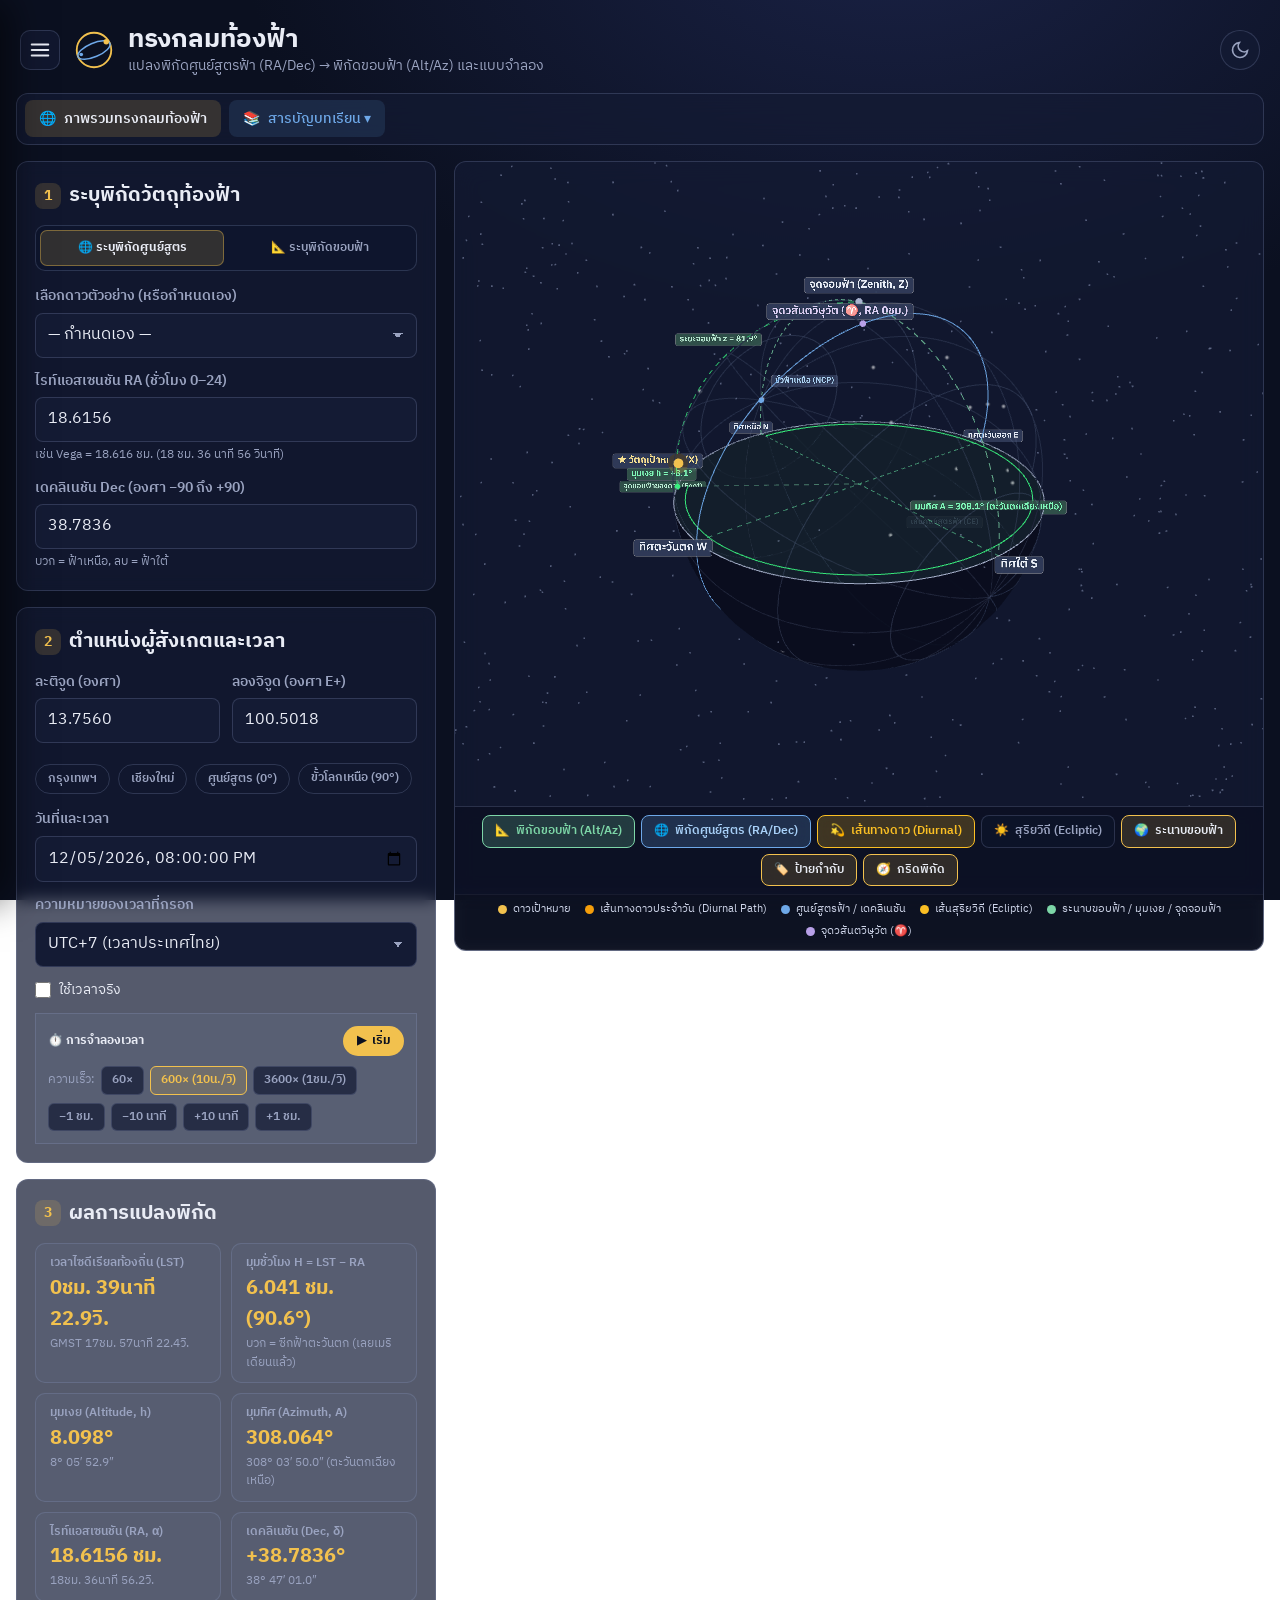
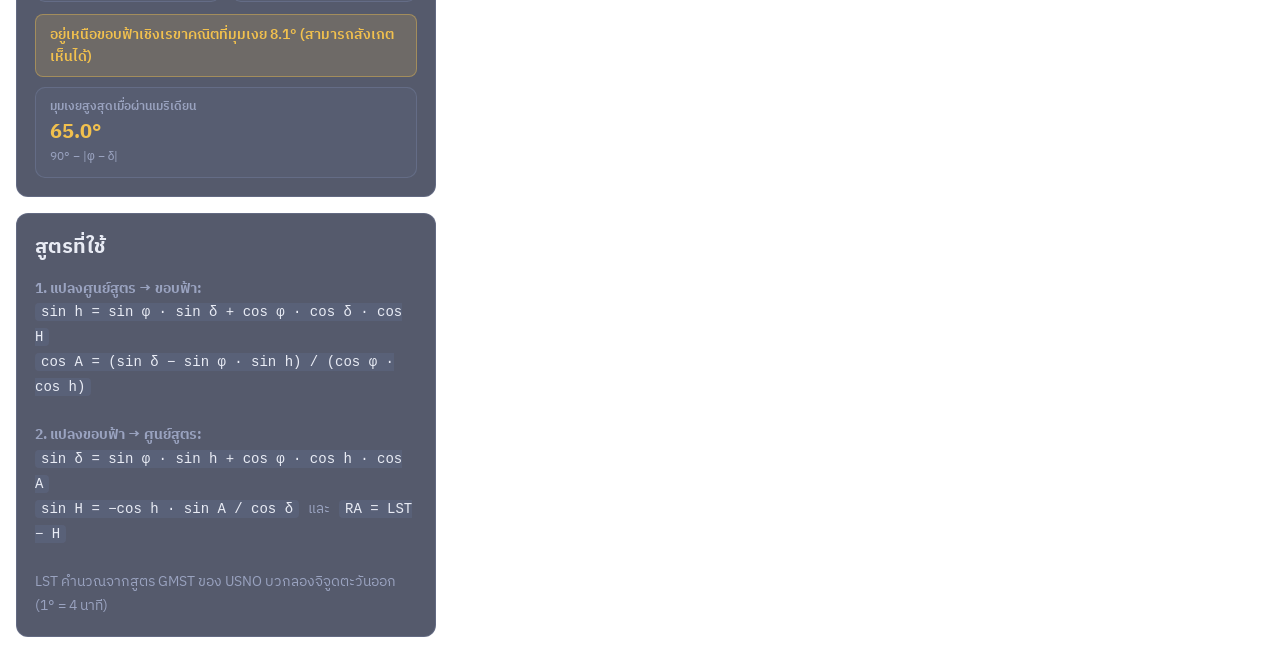
==== commit 41fe571c: "Add mobile layer controls popovers This commit adds mobile-friendly dropdown popovers for the 3D sky" ====
--- a/index.html
+++ b/index.html
@@ -361,45 +361,58 @@
     <section class="sky-card" aria-label="ทรงกลมท้องฟ้าสามมิติ">
       <div class="stage" id="stage"></div>
 
-      <!-- แถบปุ่มควบคุมการแสดงผลและเส้นช่วยอ่านพิกัด -->
-      <div class="stage-toolbar">
-        <button type="button" class="tool-btn active-green" id="toggleAltAz" aria-pressed="true">
-          <span>📐</span> พิกัดขอบฟ้า (Alt/Az)
-        </button>
-        <button type="button" class="tool-btn active-blue" id="toggleRaDec" aria-pressed="true">
-          <span>🌐</span> พิกัดศูนย์สูตร (RA/Dec)
-        </button>
-        <button type="button" class="tool-btn active-amber" id="toggleDiurnalPath" aria-pressed="true">
-          <span>💫</span> เส้นทางดาว (Diurnal)
-        </button>
-        <button type="button" class="tool-btn active-amber" id="toggleEcliptic" aria-pressed="true">
-          <span>☀️</span> สุริยวิถี (Ecliptic)
-        </button>
-        <button type="button" class="tool-btn active" id="toggleGround" aria-pressed="true">
-          <span>🌍</span> ระนาบขอบฟ้า
-        </button>
-        <button type="button" class="tool-btn active" id="toggleLabels" aria-pressed="true">
-          <span>🏷️</span> ป้ายกำกับ
-        </button>
-        <button type="button" class="tool-btn active" id="toggleGrid" aria-pressed="true">
-          <span>🧭</span> กริดพิกัด
-        </button>
-        <button type="button" class="tool-btn" id="toolBtnPlay" title="เดินเวลาจำลอง">
-          <span>▶</span> เริ่ม
-        </button>
-        <button type="button" class="tool-btn" id="btnResetView" title="รีเซ็ตมุมมอง">
-          <span>🔄</span> รีเซ็ตมุมมอง
-        </button>
-      </div>
-
-      <div class="hint">ลากเพื่อหมุน · ซูมด้วยสองนิ้วหรือล้อเมาส์</div>
-      <div class="legend">
-        <span class="item"><span class="dot" style="background:#f2c14e"></span>ดาวเป้าหมาย</span>
-        <span class="item"><span class="dot" style="background:#f59e0b"></span>เส้นทางดาวประจำวัน (Diurnal Path)</span>
-        <span class="item"><span class="dot" style="background:#6ea8e8"></span>ศูนย์สูตรฟ้า / เดคลิเนชัน</span>
-        <span class="item"><span class="dot" style="background:#fbbf24"></span>เส้นสุริยวิถี (Ecliptic)</span>
-        <span class="item"><span class="dot" style="background:#7dd6a8"></span>ระนาบขอบฟ้า / มุมเงย / จุดจอมฟ้า</span>
-        <span class="item"><span class="dot" style="background:#b8a0e8"></span>จุดวสันตวิษุวัต (♈)</span>
+      <!-- แถบควบคุมมุมมอง 3D (รองรับทั้ง Desktop Bar และ Mobile Dropdown) -->
+      <div class="sky-controls-wrap">
+        <!-- แถบปุ่มลัดบนมือถือ (แสดงเฉพาะหน้าจอ <= 768px) -->
+        <div class="mobile-control-bar">
+          <button type="button" class="mobile-dropdown-btn" id="btnToggleLayersMenu" aria-expanded="false" title="เลือกองค์ประกอบที่จะแสดง">
+            <span>⚙️</span> แสดง/ซ่อน ▾
+          </button>
+          <button type="button" class="mobile-dropdown-btn" id="btnToggleLegendMenu" aria-expanded="false" title="ดูความหมายของสัญลักษณ์สี">
+            <span>ℹ️</span> สัญลักษณ์สี ▾
+          </button>
+          <button type="button" class="tool-btn mobile-quick-btn" id="toolBtnPlay" title="เดินเวลาจำลอง">
+            <span>▶</span> เริ่ม
+          </button>
+          <button type="button" class="tool-btn mobile-quick-btn" id="btnResetView" title="รีเซ็ตมุมมอง">
+            <span>🔄</span> รีเซ็ต
+          </button>
+        </div>
+
+        <!-- แผงปุ่มเปิด/ปิดเส้นและระนาบ (Desktop: เรียงแนวนอน / Mobile: Popover Dropdown) -->
+        <div class="stage-toolbar" id="stageToolbarLayers">
+          <button type="button" class="tool-btn active-green" id="toggleAltAz" aria-pressed="true">
+            <span>📐</span> พิกัดขอบฟ้า (Alt/Az)
+          </button>
+          <button type="button" class="tool-btn active-blue" id="toggleRaDec" aria-pressed="true">
+            <span>🌐</span> พิกัดศูนย์สูตร (RA/Dec)
+          </button>
+          <button type="button" class="tool-btn active-amber" id="toggleDiurnalPath" aria-pressed="true">
+            <span>💫</span> เส้นทางดาว (Diurnal)
+          </button>
+          <button type="button" class="tool-btn" id="toggleEcliptic" aria-pressed="false">
+            <span>☀️</span> สุริยวิถี (Ecliptic)
+          </button>
+          <button type="button" class="tool-btn active" id="toggleGround" aria-pressed="true">
+            <span>🌍</span> ระนาบขอบฟ้า
+          </button>
+          <button type="button" class="tool-btn active" id="toggleLabels" aria-pressed="true">
+            <span>🏷️</span> ป้ายกำกับ
+          </button>
+          <button type="button" class="tool-btn active" id="toggleGrid" aria-pressed="true">
+            <span>🧭</span> กริดพิกัด
+          </button>
+        </div>
+
+        <!-- กล่องคำอธิบายสัญลักษณ์สี (Desktop: แถบแนวนอน / Mobile: Popover Dropdown) -->
+        <div class="legend" id="stageLegend">
+          <span class="item"><span class="dot" style="background:#f2c14e"></span>ดาวเป้าหมาย</span>
+          <span class="item"><span class="dot" style="background:#f59e0b"></span>เส้นทางดาวประจำวัน (Diurnal Path)</span>
+          <span class="item"><span class="dot" style="background:#6ea8e8"></span>ศูนย์สูตรฟ้า / เดคลิเนชัน</span>
+          <span class="item"><span class="dot" style="background:#fbbf24"></span>เส้นสุริยวิถี (Ecliptic)</span>
+          <span class="item"><span class="dot" style="background:#7dd6a8"></span>ระนาบขอบฟ้า / มุมเงย / จุดจอมฟ้า</span>
+          <span class="item"><span class="dot" style="background:#b8a0e8"></span>จุดวสันตวิษุวัต (♈)</span>
+        </div>
       </div>
     </section>
 
--- a/style.css
+++ b/style.css
@@ -39,6 +39,41 @@
 /* ============ Base ============ */
 *, *::before, *::after { box-sizing: border-box; margin: 0; padding: 0; }
 html { -webkit-text-size-adjust: none; text-size-adjust: none; }
+
+/* Modern global scrollbar for all browsers */
+* {
+  scrollbar-width: thin;
+  scrollbar-color: rgba(150, 165, 210, 0.28) transparent;
+}
+::-webkit-scrollbar {
+  width: 6px;
+  height: 6px;
+}
+::-webkit-scrollbar-track {
+  background: transparent;
+}
+::-webkit-scrollbar-thumb {
+  background: rgba(150, 165, 210, 0.26);
+  border-radius: 999px;
+  transition: background .18s ease;
+}
+::-webkit-scrollbar-thumb:hover {
+  background: rgba(242, 193, 78, 0.55);
+}
+::-webkit-scrollbar-corner {
+  background: transparent;
+}
+
+[data-theme='light'] * {
+  scrollbar-color: rgba(90, 110, 160, 0.32) transparent;
+}
+[data-theme='light'] ::-webkit-scrollbar-thumb {
+  background: rgba(90, 110, 160, 0.28);
+}
+[data-theme='light'] ::-webkit-scrollbar-thumb:hover {
+  background: var(--color-accent);
+}
+
 body {
   min-height: 100dvh;
   font-family: var(--font-body);
@@ -76,6 +111,7 @@
   transform: scale(1.04);
 }
 .logo { flex: 0 0 auto; }
+.title-block { min-width: 0; }
 .title-block h1 { font-size: var(--text-xl); font-weight: 700; line-height: 1.2; }
 .title-block p { font-size: var(--text-sm); color: var(--color-text-muted); }
 .theme-toggle {
@@ -86,8 +122,45 @@
   background: var(--color-surface);
   color: var(--color-text-muted);
   transition: color .18s, border-color .18s;
+  flex: 0 0 auto;
 }
 .theme-toggle:hover { color: var(--color-accent); border-color: var(--color-accent); }
+
+@media (max-width: 640px) {
+  .app { padding: 8px 10px 24px; }
+  header.app-header {
+    padding: 4px 2px 10px;
+    gap: 10px;
+  }
+  .menu-toggle {
+    width: 36px;
+    height: 36px;
+    border-radius: 8px;
+  }
+  .menu-toggle svg {
+    width: 19px;
+    height: 19px;
+  }
+  .logo {
+    width: 34px;
+    height: 34px;
+  }
+  .title-block h1 {
+    font-size: 1.15rem;
+    line-height: 1.22;
+  }
+  .title-block p {
+    font-size: 11px;
+    line-height: 1.3;
+    white-space: nowrap;
+    overflow: hidden;
+    text-overflow: ellipsis;
+  }
+  .theme-toggle {
+    width: 36px;
+    height: 36px;
+  }
+}
 
 /* ============ YouTube-Style Side Drawer Navigation ============ */
 .drawer-backdrop {
@@ -288,13 +361,33 @@
   align-items: center;
   gap: 8px;
   margin-bottom: 16px;
-  padding: 6px;
+  padding: 6px 8px;
   background: var(--color-surface);
   border: 1px solid var(--color-border);
   border-radius: var(--radius-md);
   backdrop-filter: blur(12px);
   overflow-x: auto;
-}
+  -webkit-overflow-scrolling: touch;
+  scrollbar-width: thin;
+  scrollbar-color: rgba(150, 165, 210, 0.28) transparent;
+}
+.module-nav::-webkit-scrollbar {
+  height: 4px;
+}
+.module-nav::-webkit-scrollbar-track {
+  background: rgba(0, 0, 0, 0.14);
+  border-radius: 999px;
+  margin: 0 8px;
+}
+.module-nav::-webkit-scrollbar-thumb {
+  background: rgba(150, 165, 210, 0.35);
+  border-radius: 999px;
+  transition: background .18s;
+}
+.module-nav::-webkit-scrollbar-thumb:hover {
+  background: var(--color-accent);
+}
+
 .nav-tab {
   display: inline-flex;
   align-items: center;
@@ -307,6 +400,7 @@
   text-decoration: none;
   white-space: nowrap;
   transition: all .18s ease;
+  flex: 0 0 auto;
 }
 .nav-tab:hover {
   color: var(--color-text);
@@ -342,7 +436,7 @@
   }
 }
 
-/* ============ ฝั่งขวา: ทรงกลมท้องฟ้า (พื้นที่ขยายเต็มจอ) ============ */
+/* ============ ฝั่งขวา: ทรงกลมท้องฟ้า (พื้นที่แบบจำลอง 3 มิติ) ============ */
 .sky-card {
   grid-area: sky;
   position: sticky;
@@ -354,30 +448,55 @@
   overflow: hidden;
   height: calc(100vh - 110px);
   min-height: 620px;
+  display: flex;
+  flex-direction: column;
 }
 .sky-card canvas, .stage canvas, .stage { display: block; width: 100%; height: 100%; touch-action: none; }
-.sky-card .stage { position: absolute; inset: 0; }
+.sky-card .stage {
+  position: relative;
+  flex: 1 1 auto;
+  min-height: 0;
+  width: 100%;
+}
 @media (max-width: 960px) {
   .sky-card {
     position: relative;
     top: 0;
-    min-height: 480px;
-    height: 64vh;
-  }
-}
-
-/* แถบเครื่องมือควบคุมการแสดงผลบนจอ 3D (ย้ายมาด้านล่างเพื่อไม่ให้บังจุดจอมฟ้าและข้อความด้านบน) */
+    min-height: unset;
+    height: auto;
+  }
+  .sky-card .stage {
+    height: 56vh;
+    min-height: 380px;
+    max-height: 520px;
+  }
+}
+
+/* ============ แถบควบคุม 3D: รองรับทั้ง Desktop Bar และ Mobile Dropdown ============ */
+.sky-controls-wrap {
+  position: relative;
+  width: 100%;
+  display: flex;
+  flex-direction: column;
+}
+
+.mobile-control-bar {
+  display: none;
+}
+
+/* แถบเครื่องมือควบคุมการแสดงผลบนจอ 3D — วางด้านล่างเวที 3D โดยไม่บังโมเดล */
 .stage-toolbar {
-  position: absolute;
-  bottom: 48px;
-  left: 10px;
-  right: 10px;
+  position: relative;
+  z-index: 10;
   display: flex;
   flex-wrap: wrap;
   justify-content: center;
+  align-items: center;
   gap: 6px;
-  z-index: 10;
-  pointer-events: none;
+  padding: 8px 12px;
+  background: rgba(12, 17, 36, 0.88);
+  border-top: 1px solid var(--color-border);
+  backdrop-filter: blur(10px);
 }
 .tool-btn {
   display: inline-flex;
@@ -421,6 +540,10 @@
   border-color: #fbbf24;
   color: #fbbf24;
 }
+[data-theme='light'] .stage-toolbar {
+  background: rgba(240, 244, 252, 0.92);
+  border-top-color: var(--color-border);
+}
 [data-theme='light'] .tool-btn {
   background: rgba(255, 255, 255, 0.88);
   color: #4a5578;
@@ -431,35 +554,166 @@
 }
 
 .legend {
-  position: absolute;
-  left: 10px;
-  right: 10px;
-  bottom: 8px;
+  position: relative;
+  z-index: 9;
   display: flex;
   flex-wrap: wrap;
   justify-content: center;
-  gap: 4px 12px;
-  padding: 5px 12px;
-  border-radius: 8px;
-  background: rgba(10, 14, 30, 0.65);
+  align-items: center;
+  gap: 4px 14px;
+  padding: 6px 12px 10px;
+  background: rgba(8, 12, 26, 0.78);
+  border-top: 1px solid rgba(150, 165, 210, 0.08);
   backdrop-filter: blur(6px);
   font-size: 11px;
   color: #cfd6ea;
-  pointer-events: none;
-}
-.legend .item { display: inline-flex; align-items: center; gap: 6px; }
-.legend .dot { width: 9px; height: 9px; border-radius: 50%; flex: 0 0 auto; }
+}
+.legend .item, .legend .legend-item { display: inline-flex; align-items: center; gap: 6px; }
+.legend .dot, .legend .legend-dot { width: 9px; height: 9px; border-radius: 50%; flex: 0 0 auto; }
+[data-theme='light'] .legend {
+  background: rgba(230, 236, 248, 0.85);
+  border-top-color: rgba(60, 75, 120, 0.12);
+  color: #3b4566;
+}
+
 .hint {
   position: absolute;
   right: 12px;
   top: 12px;
-  font-size: 11.5px;
-  color: var(--color-text-muted);
-  background: rgba(10, 14, 30, 0.52);
+  font-size: 11px;
+  color: var(--color-text-muted);
+  background: rgba(10, 14, 30, 0.65);
   backdrop-filter: blur(6px);
   padding: 4px 12px;
   border-radius: 999px;
   pointer-events: none;
+  z-index: 5;
+}
+[data-theme='light'] .hint {
+  background: rgba(255, 255, 255, 0.8);
+  color: #4a5578;
+}
+
+/* ============ Mobile Dropdown & Popover Panel System (<= 768px) ============ */
+@media (max-width: 768px) {
+  .mobile-control-bar {
+    display: flex;
+    align-items: center;
+    justify-content: space-between;
+    gap: 6px;
+    padding: 8px 10px;
+    background: rgba(12, 17, 36, 0.95);
+    border-top: 1px solid var(--color-border);
+    position: relative;
+    z-index: 20;
+  }
+  .mobile-dropdown-btn {
+    flex: 1 1 0;
+    display: inline-flex;
+    align-items: center;
+    justify-content: center;
+    gap: 5px;
+    padding: 7px 8px;
+    border-radius: 8px;
+    font-size: 11.5px;
+    font-weight: 600;
+    color: var(--color-text);
+    background: rgba(20, 28, 56, 0.85);
+    border: 1px solid var(--color-border);
+    cursor: pointer;
+    transition: all .16s ease;
+    white-space: nowrap;
+  }
+  .mobile-dropdown-btn:hover,
+  .mobile-dropdown-btn.active {
+    background: var(--color-accent-soft);
+    border-color: var(--color-accent);
+    color: var(--color-accent);
+  }
+  [data-theme='light'] .mobile-control-bar {
+    background: rgba(240, 244, 252, 0.95);
+  }
+  [data-theme='light'] .mobile-dropdown-btn {
+    background: rgba(255, 255, 255, 0.9);
+    color: #23283d;
+  }
+  [data-theme='light'] .mobile-dropdown-btn.active {
+    background: var(--color-accent-soft);
+    color: var(--color-accent);
+  }
+  .mobile-quick-btn {
+    flex: 0 0 auto;
+    padding: 7px 11px;
+    font-size: 11.5px;
+  }
+
+  /* เมนูป๊อปอัป Dropdown ตัวเลือกแสดง/ซ่อน และ สัญลักษณ์สี */
+  #stageToolbarLayers,
+  #stageLegend {
+    display: none;
+    position: absolute;
+    bottom: calc(100% + 6px);
+    left: 8px;
+    right: 8px;
+    max-height: 52vh;
+    overflow-y: auto;
+    -webkit-overflow-scrolling: touch;
+    background: rgba(10, 15, 34, 0.96);
+    backdrop-filter: blur(16px);
+    -webkit-backdrop-filter: blur(16px);
+    border: 1px solid rgba(150, 165, 210, 0.32);
+    border-radius: 12px;
+    box-shadow: 0 12px 32px rgba(0, 0, 0, 0.7);
+    z-index: 25;
+    animation: popoverFadeIn .16s ease-out;
+  }
+  #stageToolbarLayers.open-popover,
+  #stageLegend.open-popover {
+    display: flex !important;
+    flex-direction: column !important;
+  }
+  #stageToolbarLayers {
+    padding: 10px;
+    gap: 6px;
+    align-items: stretch;
+  }
+  #stageToolbarLayers .tool-btn {
+    width: 100%;
+    justify-content: flex-start;
+    padding: 8px 12px;
+    font-size: 12px;
+    border-radius: 8px;
+    border: 1px solid rgba(150, 165, 210, 0.16);
+  }
+  #stageLegend {
+    padding: 12px 14px;
+    gap: 8px;
+    align-items: stretch;
+  }
+  #stageLegend .item {
+    padding: 3px 0;
+    font-size: 12px;
+    justify-content: flex-start;
+  }
+
+  [data-theme='light'] #stageToolbarLayers,
+  [data-theme='light'] #stageLegend {
+    background: rgba(255, 255, 255, 0.98);
+    border-color: rgba(60, 75, 120, 0.25);
+    box-shadow: 0 12px 28px rgba(20, 30, 60, 0.2);
+  }
+
+  .hint {
+    font-size: 10px;
+    padding: 3px 9px;
+    top: 8px;
+    right: 8px;
+  }
+}
+
+@keyframes popoverFadeIn {
+  from { opacity: 0; transform: translateY(6px); }
+  to { opacity: 1; transform: translateY(0); }
 }
 
 /* ============ Coordinate Mode Toggle & Target Chips ============ */
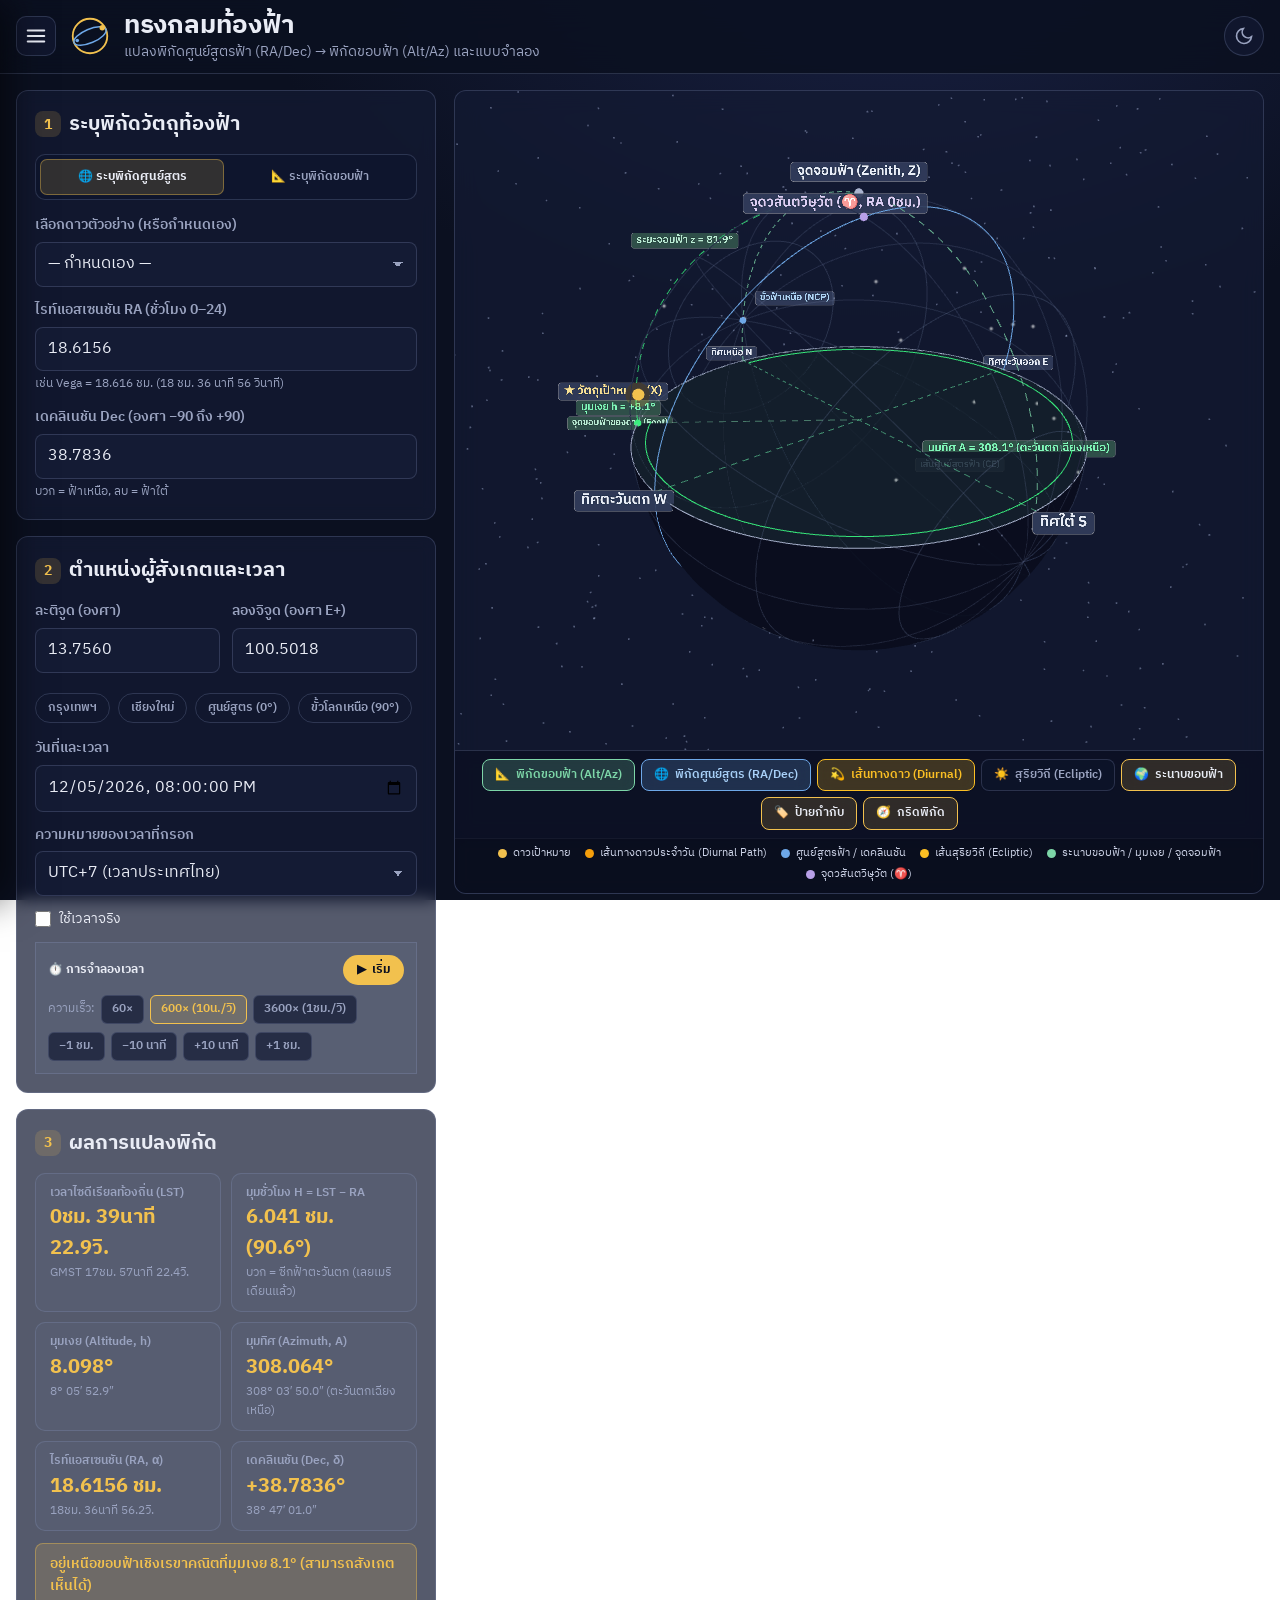
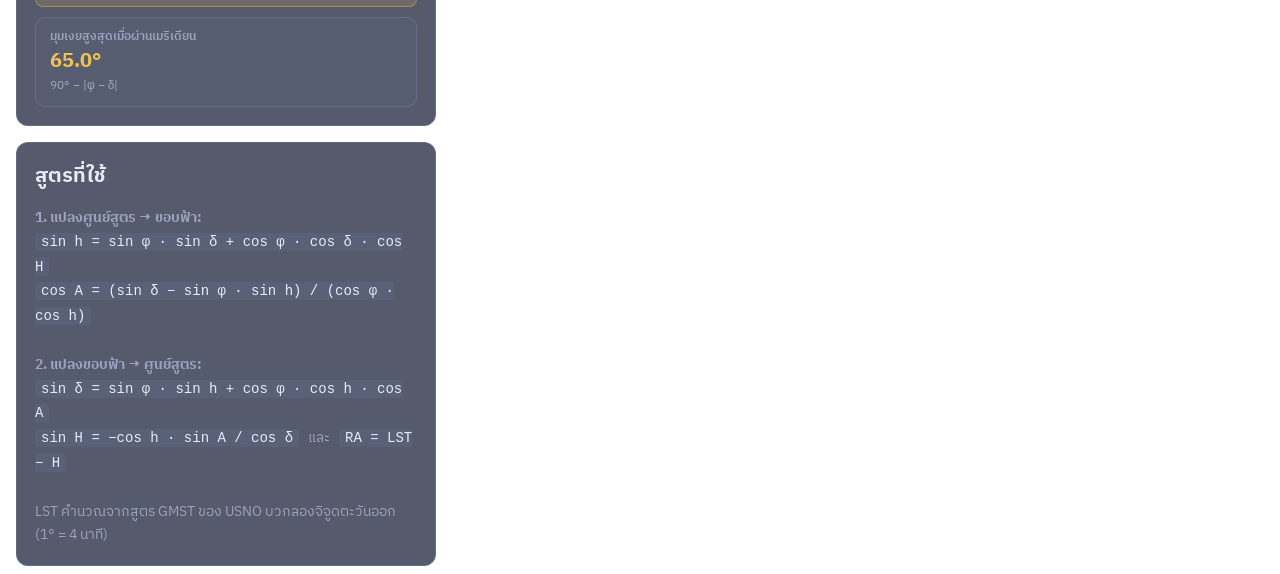
==== commit 4a7f62d7: "Simplify header navigation layout Removed the obsolete quick-module nav buttons and their click hand" ====
--- a/index.html
+++ b/index.html
@@ -161,16 +161,6 @@
     </button>
   </header>
 
-  <!-- แถบสลับบทเรียนจำลองด่วน (Quick Module Bar) -->
-  <nav class="module-nav" aria-label="แถบเลือกบทเรียนจำลอง">
-    <button type="button" class="nav-tab active" id="btnQuickOverview" style="border:none; cursor:pointer;">
-      <span>🌐</span> ภาพรวมทรงกลมท้องฟ้า
-    </button>
-    <button type="button" class="nav-tab btn-open-menu-chip" id="btnBrowseAllSims" style="border:none; cursor:pointer;">
-      <span>📚</span> สารบัญบทเรียน ▾
-    </button>
-  </nav>
-
   <div class="layout">
 
     <!-- ============ ฝั่งซ้าย: แผงควบคุม ============ -->
--- a/style.css
+++ b/style.css
@@ -91,9 +91,23 @@
 .app { max-width: 1400px; margin: 0 auto; padding: 16px; }
 
 header.app-header {
-  display: flex; align-items: center; gap: 14px;
-  padding: 8px 4px 16px;
-}
+  position: sticky;
+  top: 0;
+  z-index: 100;
+  display: flex;
+  align-items: center;
+  gap: 14px;
+  padding: 10px 16px;
+  margin: -16px -16px 16px -16px;
+  background: rgba(11, 16, 32, 0.88);
+  backdrop-filter: blur(16px);
+  -webkit-backdrop-filter: blur(16px);
+  border-bottom: 1px solid var(--color-border);
+}
+[data-theme='light'] header.app-header {
+  background: rgba(238, 241, 248, 0.92);
+}
+
 .menu-toggle {
   width: 40px; height: 40px; border-radius: 10px;
   display: grid; place-items: center;
@@ -129,7 +143,8 @@
 @media (max-width: 640px) {
   .app { padding: 8px 10px 24px; }
   header.app-header {
-    padding: 4px 2px 10px;
+    margin: -8px -10px 14px -10px;
+    padding: 8px 10px;
     gap: 10px;
   }
   .menu-toggle {
@@ -440,14 +455,14 @@
 .sky-card {
   grid-area: sky;
   position: sticky;
-  top: 16px;
+  top: 76px;
   border: 1px solid var(--color-border);
   border-radius: var(--radius-md);
   background: var(--color-surface);
   backdrop-filter: blur(12px);
   overflow: hidden;
-  height: calc(100vh - 110px);
-  min-height: 620px;
+  height: calc(100vh - 96px);
+  min-height: 580px;
   display: flex;
   flex-direction: column;
 }
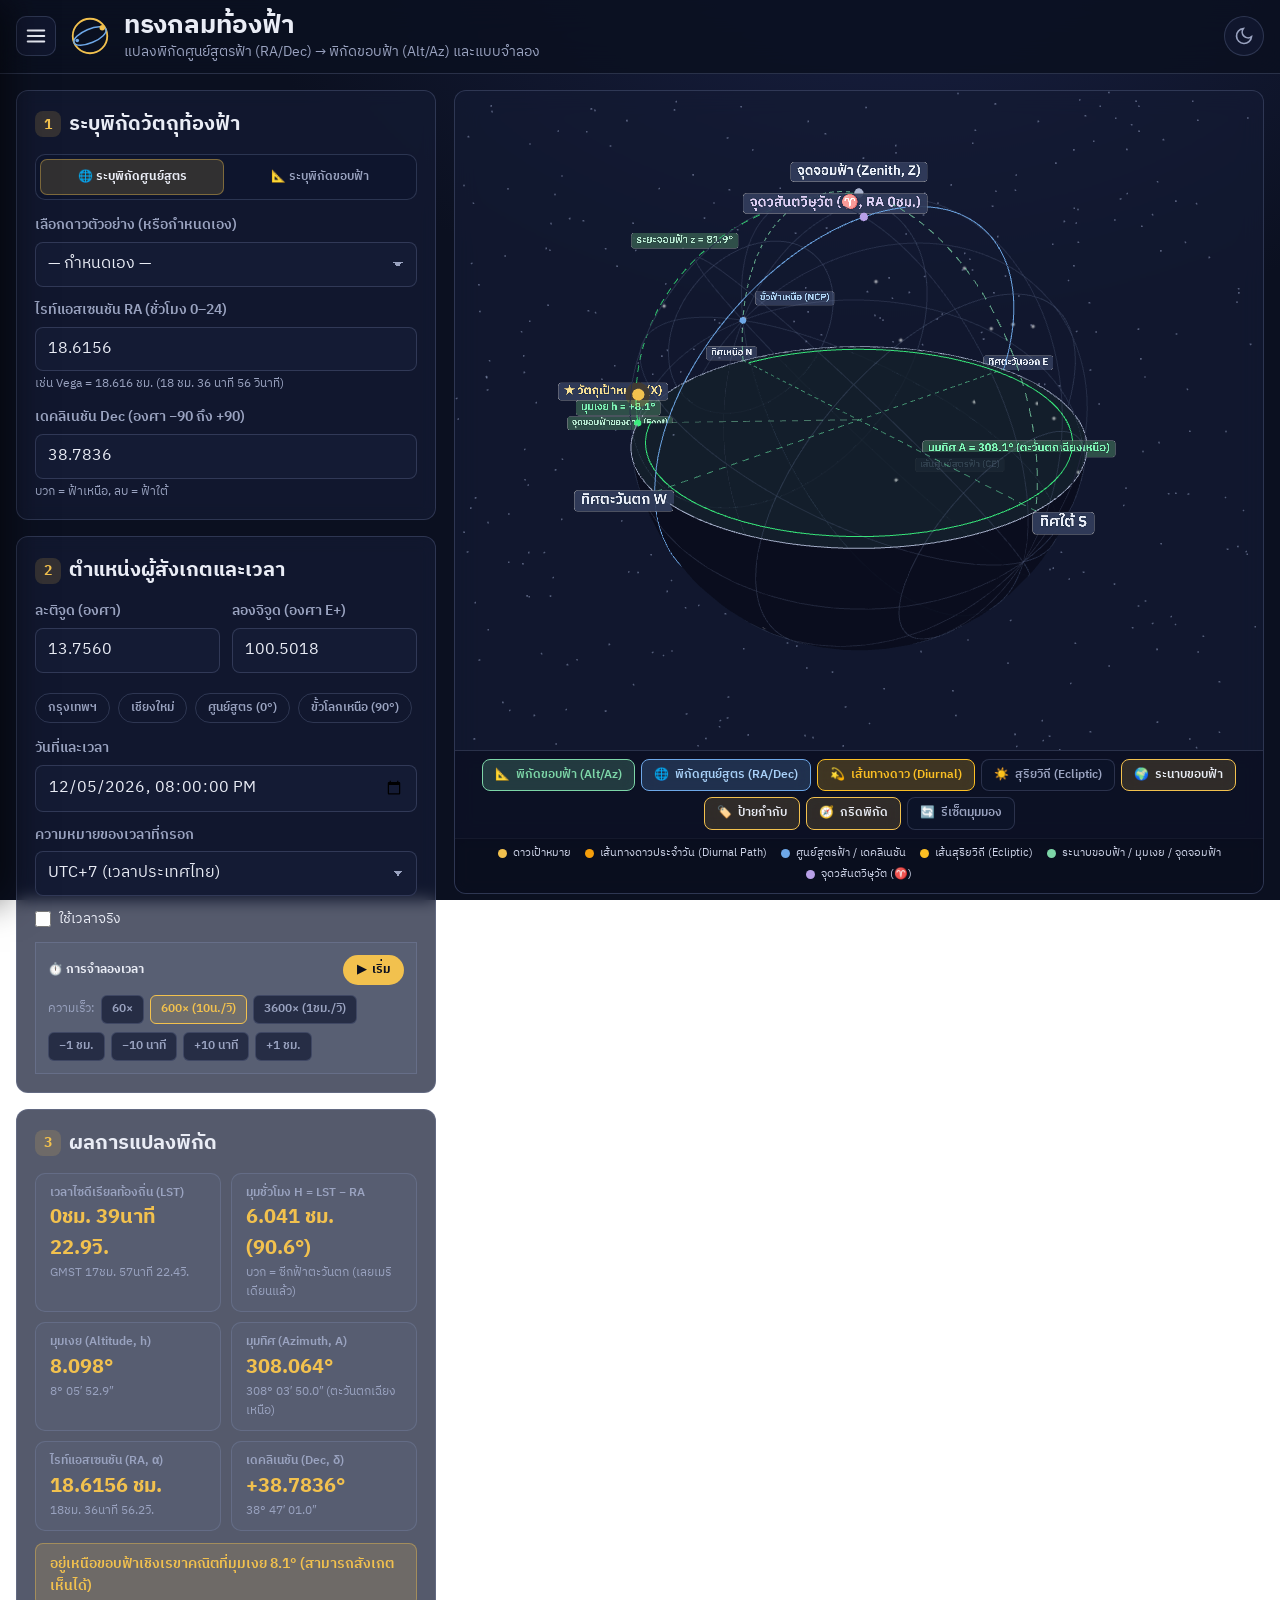
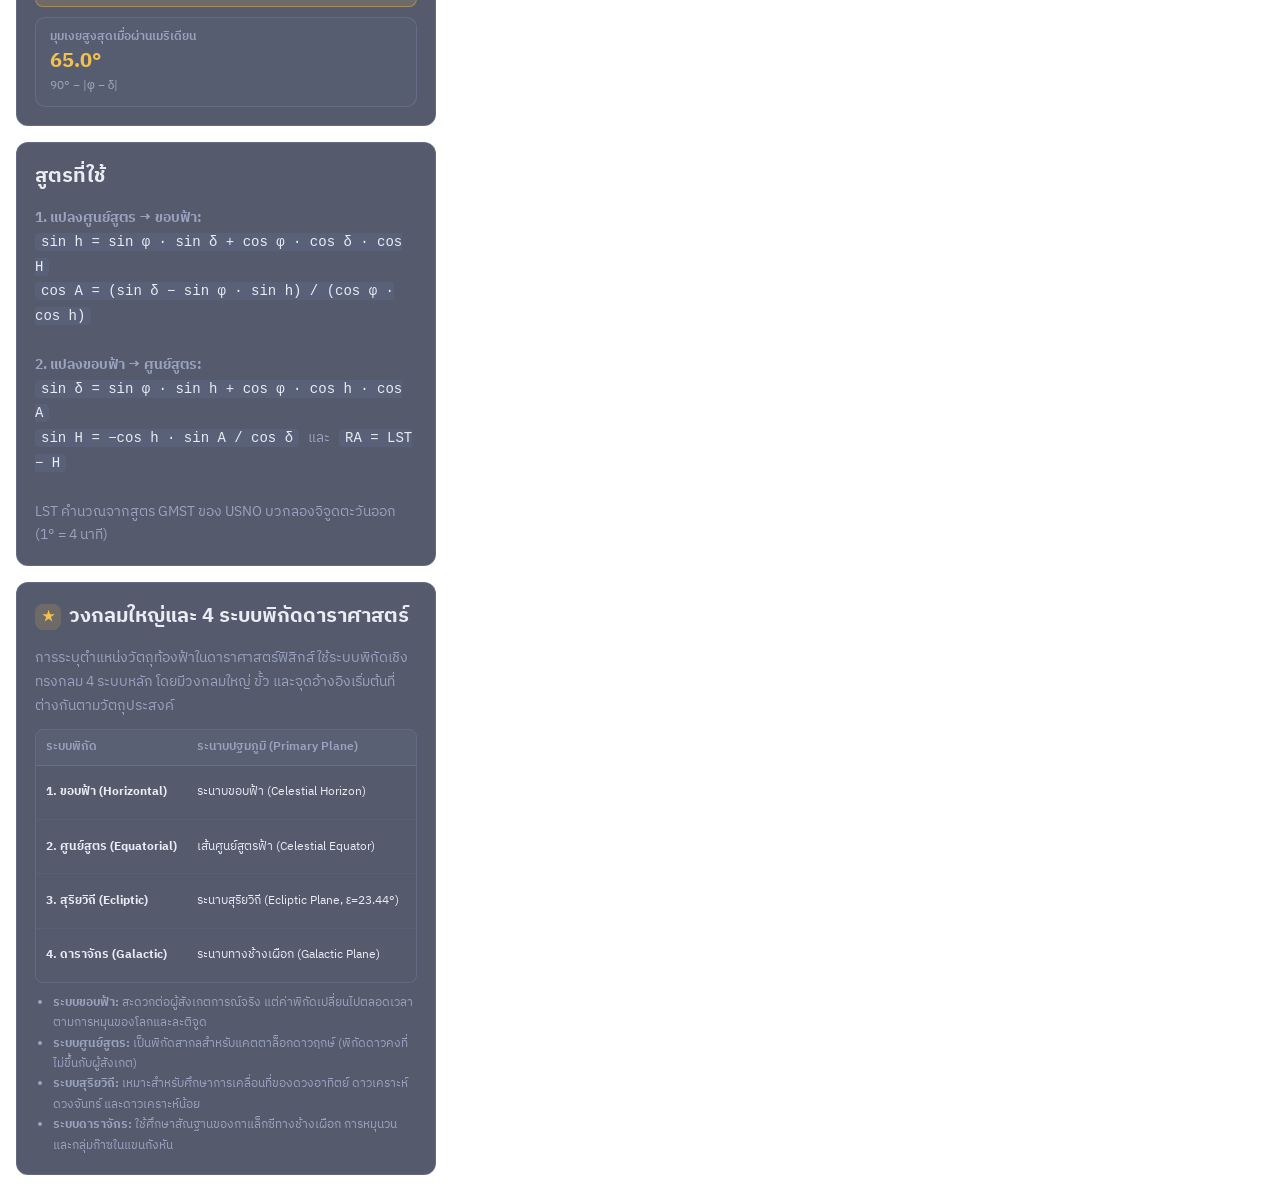
==== commit c44c7dbf: "Improve responsive sky controls and mobile UI This change unifies desktop and mobile control layouts" ====
--- a/index.html
+++ b/index.html
@@ -345,6 +345,67 @@
         </p>
       </section>
 
+      <!-- ตารางเปรียบเทียบวงกลมใหญ่และ 4 ระบบพิกัดดาราศาสตร์ (สอวน. ดาราศาสตร์) -->
+      <section class="card" id="coord-comparison">
+        <h2><span class="num">★</span>วงกลมใหญ่และ 4 ระบบพิกัดดาราศาสตร์</h2>
+        <p class="math-note" style="margin-bottom:12px;">
+          การระบุตำแหน่งวัตถุท้องฟ้าในดาราศาสตร์ฟิสิกส์ใช้ระบบพิกัดเชิงทรงกลม 4 ระบบหลัก โดยมีวงกลมใหญ่ ขั้ว และจุดอ้างอิงเริ่มต้นที่ต่างกันตามวัตถุประสงค์
+        </p>
+
+        <div style="overflow-x:auto; -webkit-overflow-scrolling:touch; border-radius:8px; border:1px solid var(--color-border); margin-bottom:10px;">
+          <table class="data-table">
+            <thead>
+              <tr>
+                <th>ระบบพิกัด</th>
+                <th>ระนาบปฐมภูมิ (Primary Plane)</th>
+                <th>ขั้วปฐมภูมิ (Poles)</th>
+                <th>จุดกำเนิด (Origin)</th>
+                <th>พิกัดคู่ (Coordinates)</th>
+              </tr>
+            </thead>
+            <tbody>
+              <tr>
+                <td><strong>1. ขอบฟ้า (Horizontal)</strong></td>
+                <td>ระนาบขอบฟ้า (Celestial Horizon)</td>
+                <td>จุดจอมฟ้า (Z) / จุดดิ่ง (Na)</td>
+                <td>ทิศเหนือแท้ (N) บนขอบฟ้า</td>
+                <td>มุมเงย <code>h</code> (−90° ถึง +90°)<br>มุมทิศ <code>A</code> (0° ถึง 360°)</td>
+              </tr>
+              <tr>
+                <td><strong>2. ศูนย์สูตร (Equatorial)</strong></td>
+                <td>เส้นศูนย์สูตรฟ้า (Celestial Equator)</td>
+                <td>ขั้วฟ้าเหนือ (NCP) / ใต้ (SCP)</td>
+                <td>จุดวสันตวิษุวัต (♈, Vernal Eq.)</td>
+                <td>เดคลิเนชัน <code>δ</code> (−90° ถึง +90°)<br>ไรท์แอสเซนชัน <code>α</code> (0–24 ชม.)</td>
+              </tr>
+              <tr>
+                <td><strong>3. สุริยวิถี (Ecliptic)</strong></td>
+                <td>ระนาบสุริยวิถี (Ecliptic Plane, ε=23.44°)</td>
+                <td>ขั้วสุริยวิถีเหนือ (NEP) / ใต้ (SEP)</td>
+                <td>จุดวสันตวิษุวัต (♈, Vernal Eq.)</td>
+                <td>ละติจูดสุริยวิถี <code>β</code> (−90° ถึง +90°)<br>ลองจิจูดสุริยวิถี <code>λ</code> (0° ถึง 360°)</td>
+              </tr>
+              <tr>
+                <td><strong>4. ดาราจักร (Galactic)</strong></td>
+                <td>ระนาบทางช้างเผือก (Galactic Plane)</td>
+                <td>ขั้วดาราจักรเหนือ (NGP) / ใต้ (SGP)</td>
+                <td>ศูนย์กลางทางช้างเผือก (Sgr A*)</td>
+                <td>ละติจูดดาราจักร <code>b</code> (−90° ถึง +90°)<br>ลองจิจูดดาราจักร <code>l</code> (0° ถึง 360°)</td>
+              </tr>
+            </tbody>
+          </table>
+        </div>
+
+        <div class="theory-box" style="margin-top:8px;">
+          <ul style="padding-left:18px; line-height:1.7; font-size:var(--text-xs); color:var(--color-text-muted);">
+            <li><strong>ระบบขอบฟ้า:</strong> สะดวกต่อผู้สังเกตการณ์จริง แต่ค่าพิกัดเปลี่ยนไปตลอดเวลาตามการหมุนของโลกและละติจูด</li>
+            <li><strong>ระบบศูนย์สูตร:</strong> เป็นพิกัดสากลสำหรับแคตตาล็อกดาวฤกษ์ (พิกัดดาวคงที่ ไม่ขึ้นกับผู้สังเกต)</li>
+            <li><strong>ระบบสุริยวิถี:</strong> เหมาะสำหรับศึกษาการเคลื่อนที่ของดวงอาทิตย์ ดาวเคราะห์ ดวงจันทร์ และดาวเคราะห์น้อย</li>
+            <li><strong>ระบบดาราจักร:</strong> ใช้ศึกษาสัณฐานของกาแล็กซีทางช้างเผือก การหมุนวน และกลุ่มก๊าซในแขนกังหัน</li>
+          </ul>
+        </div>
+      </section>
+
     </aside>
 
     <!-- ============ ฝั่งขวา: ทรงกลมท้องฟ้า 3D ============ -->
@@ -391,6 +452,9 @@
           </button>
           <button type="button" class="tool-btn active" id="toggleGrid" aria-pressed="true">
             <span>🧭</span> กริดพิกัด
+          </button>
+          <button type="button" class="tool-btn" id="btnResetViewDesktop" title="รีเซ็ตมุมมอง 3 มิติ">
+            <span>🔄</span> รีเซ็ตมุมมอง
           </button>
         </div>
 
--- a/style.css
+++ b/style.css
@@ -662,7 +662,22 @@
     font-size: 11.5px;
   }
 
+  /* Touch-action and accessible tap responsiveness */
+  .tool-btn,
+  .chip,
+  .mobile-dropdown-btn,
+  .mobile-quick-btn,
+  .btn-play-pause,
+  .chip-speed,
+  .chip-step,
+  .drawer-toggle,
+  .theme-toggle {
+    touch-action: manipulation;
+  }
+
   /* เมนูป๊อปอัป Dropdown ตัวเลือกแสดง/ซ่อน และ สัญลักษณ์สี */
+  .sky-controls-wrap .stage-toolbar,
+  .sky-controls-wrap .legend,
   #stageToolbarLayers,
   #stageLegend {
     display: none;
@@ -682,16 +697,20 @@
     z-index: 25;
     animation: popoverFadeIn .16s ease-out;
   }
+  .sky-controls-wrap .stage-toolbar.open-popover,
+  .sky-controls-wrap .legend.open-popover,
   #stageToolbarLayers.open-popover,
   #stageLegend.open-popover {
     display: flex !important;
     flex-direction: column !important;
   }
+  .sky-controls-wrap .stage-toolbar,
   #stageToolbarLayers {
     padding: 10px;
     gap: 6px;
     align-items: stretch;
   }
+  .sky-controls-wrap .stage-toolbar .tool-btn,
   #stageToolbarLayers .tool-btn {
     width: 100%;
     justify-content: flex-start;
@@ -700,17 +719,23 @@
     border-radius: 8px;
     border: 1px solid rgba(150, 165, 210, 0.16);
   }
+  .sky-controls-wrap .legend,
   #stageLegend {
     padding: 12px 14px;
     gap: 8px;
     align-items: stretch;
   }
-  #stageLegend .item {
+  .sky-controls-wrap .legend .item,
+  .sky-controls-wrap .legend .legend-item,
+  #stageLegend .item,
+  #stageLegend .legend-item {
     padding: 3px 0;
     font-size: 12px;
     justify-content: flex-start;
   }
 
+  [data-theme='light'] .sky-controls-wrap .stage-toolbar,
+  [data-theme='light'] .sky-controls-wrap .legend,
   [data-theme='light'] #stageToolbarLayers,
   [data-theme='light'] #stageLegend {
     background: rgba(255, 255, 255, 0.98);
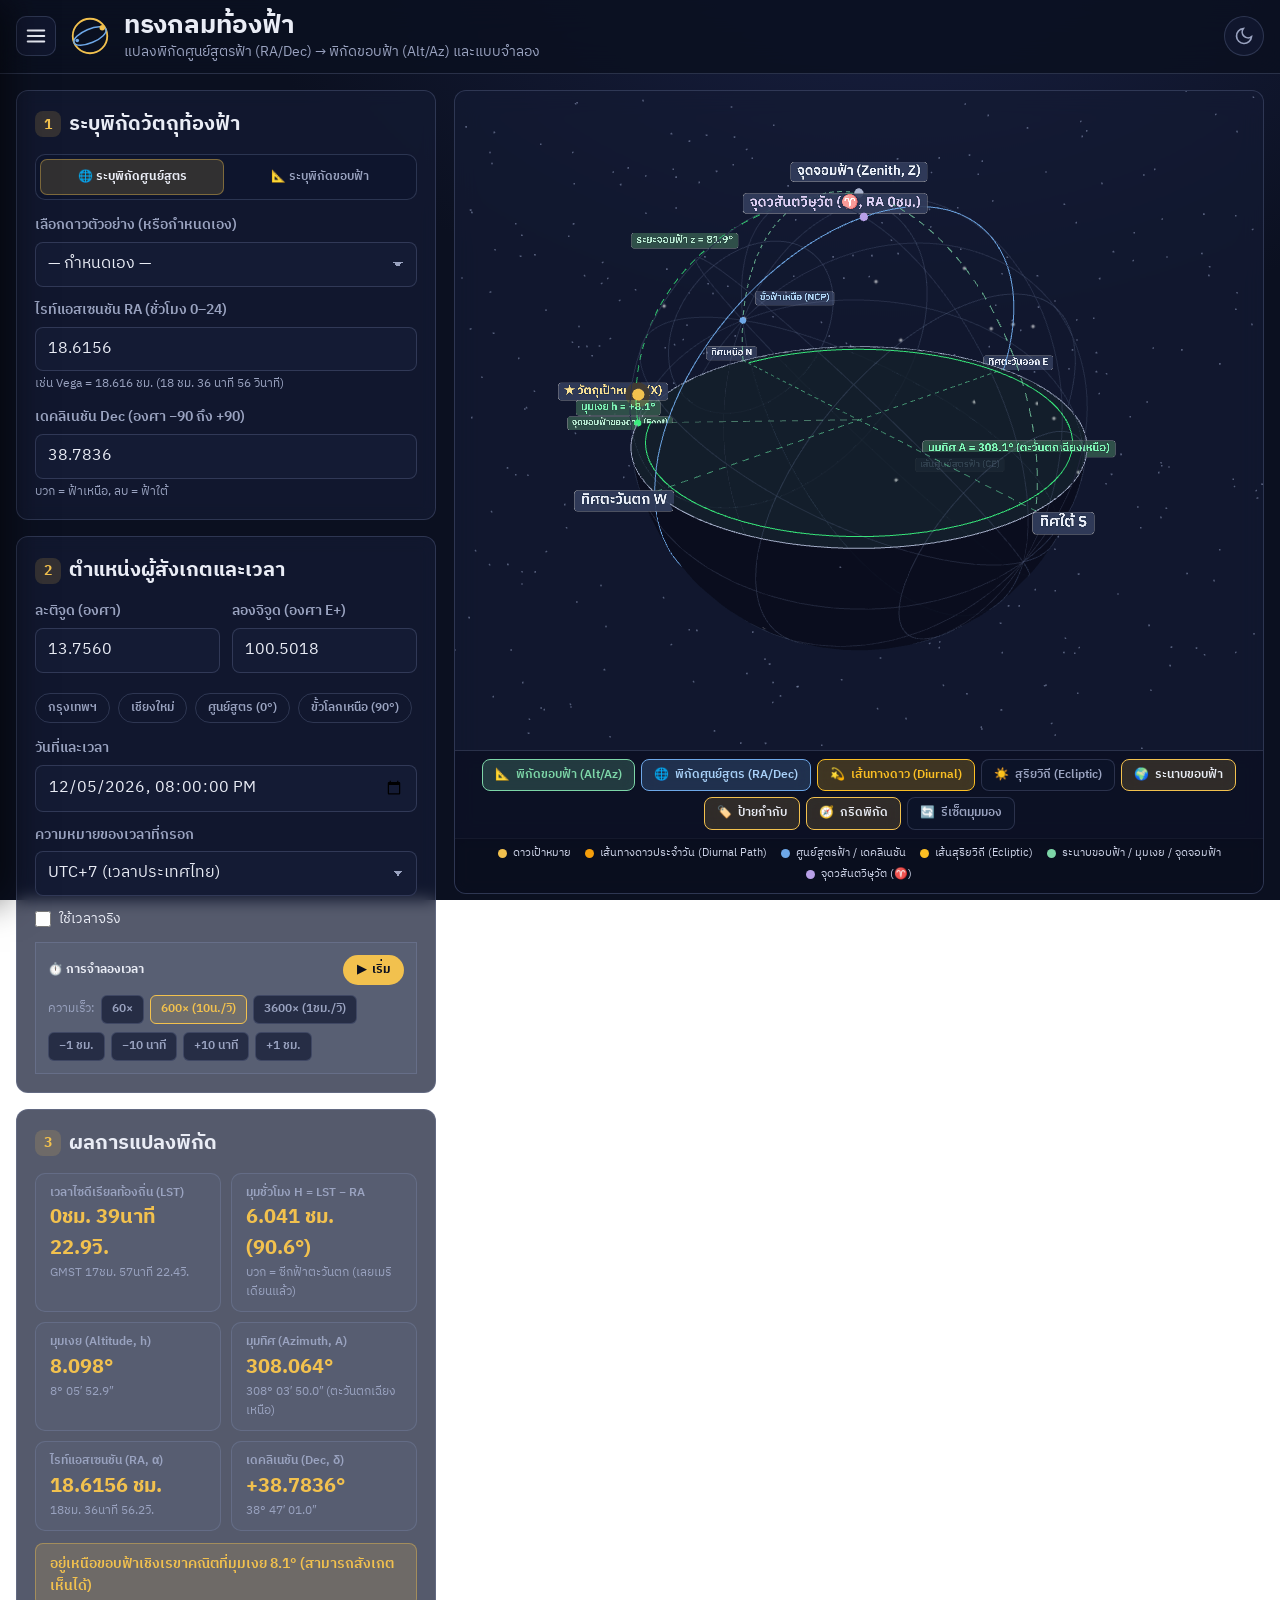
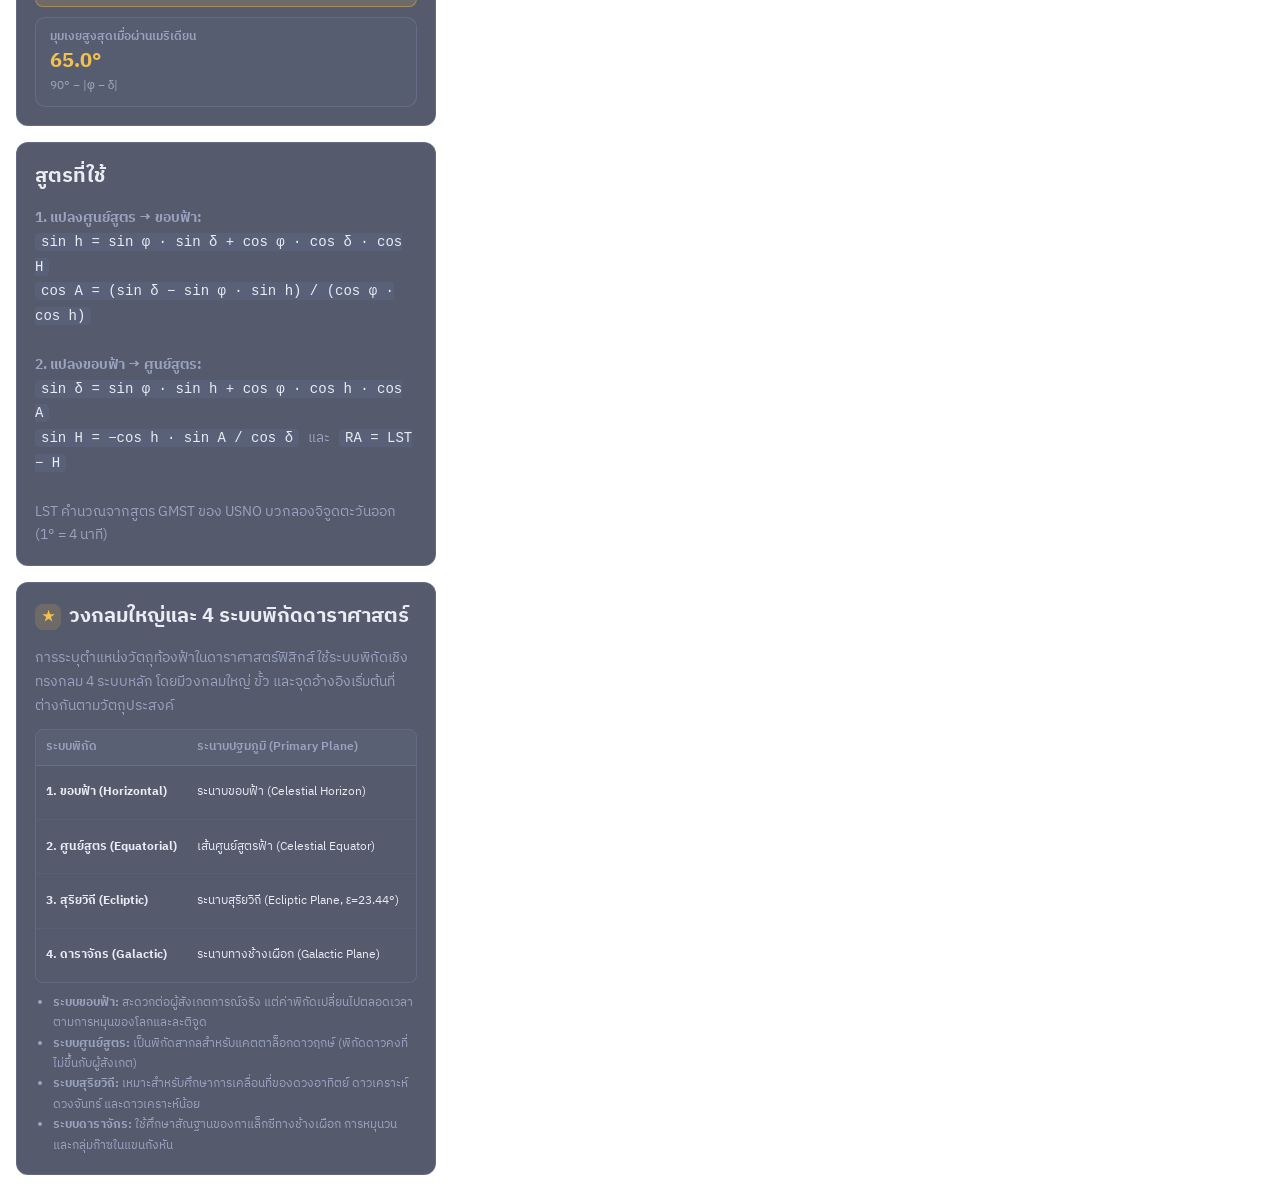
==== commit f31cd43c: "Update index.html" ====
--- a/index.html
+++ b/index.html
@@ -1,17 +1,19 @@
 <!DOCTYPE html>
 <html lang="th">
+
 <head>
-<meta charset="UTF-8">
-<meta name="viewport" content="width=device-width, initial-scale=1.0, viewport-fit=cover">
-<title>ทรงกลมท้องฟ้า — แปลงพิกัดศูนย์สูตรฟ้า (RA/Dec) เป็นพิกัดขอบฟ้า (Alt/Az)</title>
-
-<!-- ฟอนต์ไทย IBM Plex Sans Thai -->
-<link rel="preconnect" href="https://fonts.googleapis.com">
-<link rel="preconnect" href="https://fonts.gstatic.com" crossorigin>
-<link href="https://fonts.googleapis.com/css2?family=IBM+Plex+Sans+Thai:wght@400;500;600;700&display=swap" rel="stylesheet">
-
-<!-- Three.js โหลดจาก vendor ในเครื่อง (ทำงานแบบ Offline ในค่ายได้ 100%) -->
-<script type="importmap">
+  <meta charset="UTF-8">
+  <meta name="viewport" content="width=device-width, initial-scale=1.0, viewport-fit=cover">
+  <title>ทรงกลมท้องฟ้า — แปลงพิกัดศูนย์สูตรฟ้า (RA/Dec) เป็นพิกัดขอบฟ้า (Alt/Az)</title>
+
+  <!-- ฟอนต์ไทย IBM Plex Sans Thai -->
+  <link rel="preconnect" href="https://fonts.googleapis.com">
+  <link rel="preconnect" href="https://fonts.gstatic.com" crossorigin>
+  <link href="https://fonts.googleapis.com/css2?family=IBM+Plex+Sans+Thai:wght@400;500;600;700&display=swap"
+    rel="stylesheet">
+
+  <!-- Three.js โหลดจาก vendor ในเครื่อง (ทำงานแบบ Offline ในค่ายได้ 100%) -->
+  <script type="importmap">
 {
   "imports": {
     "three": "./vendor/three.module.js"
@@ -19,460 +21,483 @@
 }
 </script>
 
-<link rel="stylesheet" href="./style.css">
-<link rel="manifest" href="./manifest.json">
-<link rel="icon" href="data:image/svg+xml,<svg xmlns=%22http://www.w3.org/2000/svg%22 viewBox=%220 0 100 100%22><text y=%22.9em%22 font-size=%2290%22>🌟</text></svg>">
-<meta name="theme-color" content="#0b1020">
-<meta name="description" content="แบบจำลองดาราศาสตร์ 3 มิติเชิงปฏิสัมพันธ์ สำหรับหลักสูตร สอวน. ดาราศาสตร์ ค่าย 1">
+  <link rel="stylesheet" href="./style.css">
+  <link rel="manifest" href="./manifest.json">
+  <link rel="icon"
+    href="data:image/svg+xml,<svg xmlns=%22http://www.w3.org/2000/svg%22 viewBox=%220 0 100 100%22><text y=%22.9em%22 font-size=%2290%22>🌟</text></svg>">
+  <meta name="theme-color" content="#0b1020">
+  <meta name="description" content="แบบจำลองดาราศาสตร์ 3 มิติเชิงปฏิสัมพันธ์ สำหรับหลักสูตร สอวน. ดาราศาสตร์ ค่าย 1">
 </head>
+
 <body>
-<div class="app">
-
-  <!-- เมนูนำทางแบบลิ้นชักด้านข้าง (YouTube-style Collapsible Side Drawer) -->
-  <div class="drawer-backdrop" id="drawerBackdrop" aria-hidden="true"></div>
-  <aside class="side-drawer" id="sideDrawer" aria-label="สารบัญแบบจำลอง สอวน. ดาราศาสตร์">
-    <div class="drawer-header">
-      <div class="drawer-brand">
-        <svg class="logo" width="34" height="34" viewBox="0 0 44 44" fill="none" aria-hidden="true">
-          <circle cx="22" cy="22" r="19" stroke="var(--color-accent)" stroke-width="2"/>
-          <ellipse cx="22" cy="22" rx="19" ry="7.5" stroke="var(--color-blue)" stroke-width="1.6" transform="rotate(-23 22 22)"/>
-          <circle cx="35.5" cy="13" r="3" fill="var(--color-accent)"/>
-        </svg>
-        <div class="brand-text">
-          <span class="drawer-title">POSN Astro Sim Hub</span>
-          <span class="drawer-subtitle">หลักสูตรค่าย 1 สอวน. ดาราศาสตร์</span>
-        </div>
+  <div class="app">
+
+    <!-- เมนูนำทางแบบลิ้นชักด้านข้าง (YouTube-style Collapsible Side Drawer) -->
+    <div class="drawer-backdrop" id="drawerBackdrop" aria-hidden="true"></div>
+    <aside class="side-drawer" id="sideDrawer" aria-label="สารบัญแบบจำลอง สอวน. ดาราศาสตร์">
+      <div class="drawer-header">
+        <div class="drawer-brand">
+          <svg class="logo" width="34" height="34" viewBox="0 0 44 44" fill="none" aria-hidden="true">
+            <circle cx="22" cy="22" r="19" stroke="var(--color-accent)" stroke-width="2" />
+            <ellipse cx="22" cy="22" rx="19" ry="7.5" stroke="var(--color-blue)" stroke-width="1.6"
+              transform="rotate(-23 22 22)" />
+            <circle cx="35.5" cy="13" r="3" fill="var(--color-accent)" />
+          </svg>
+          <div class="brand-text">
+            <span class="drawer-title">POSN Astro Sim Hub</span>
+            <span class="drawer-subtitle">หลักสูตรค่าย 1 สอวน. ดาราศาสตร์</span>
+          </div>
+        </div>
+        <button type="button" class="drawer-close" id="drawerClose" aria-label="ปิดเมนูนำทาง"
+          title="ปิดเมนู (Esc)">✕</button>
       </div>
-      <button type="button" class="drawer-close" id="drawerClose" aria-label="ปิดเมนูนำทาง" title="ปิดเมนู (Esc)">✕</button>
-    </div>
-
-    <div class="drawer-content">
-      <!-- ส่วนภาพรวม -->
-      <div class="drawer-section">
-        <div class="section-label">ภาพรวมบทเรียน</div>
-        <a class="drawer-item active" href="./index.html">
-          <span class="item-icon">🌐</span>
-          <div class="item-info">
-            <span class="item-title">ทรงกลมท้องฟ้าและการแปลงพิกัด</span>
-            <span class="item-sub">ระบบพิกัด 3 มิติ, เส้นสุริยะวิถี และเวลา</span>
-          </div>
-        </a>
-      </div>
-
-      <!-- ภาค 1: ทรงกลมท้องฟ้าและระบบพิกัดดาราศาสตร์ -->
-      <div class="drawer-section">
-        <div class="section-label">ทรงกลมท้องฟ้าและระบบพิกัด</div>
+
+      <div class="drawer-content">
+        <!-- ส่วนภาพรวม -->
+        <div class="drawer-section">
+          <div class="section-label">ภาพรวมบทเรียน</div>
+          <a class="drawer-item active" href="./index.html">
+            <span class="item-icon">🌐</span>
+            <div class="item-info">
+              <span class="item-title">ทรงกลมท้องฟ้าและการแปลงพิกัด</span>
+              <span class="item-sub">ระบบพิกัด 3 มิติ, เส้นสุริยะวิถี และเวลา</span>
+            </div>
+          </a>
+        </div>
+
+        <!-- ภาค 1: ทรงกลมท้องฟ้าและระบบพิกัดดาราศาสตร์ -->
+        <div class="drawer-section">
+          <div class="section-label">ทรงกลมท้องฟ้าและระบบพิกัด</div>
+          <!-- 
         <a class="drawer-item" href="./index.html#coord-comparison">
           <span class="item-icon">🧭</span>
           <div class="item-info">
             <span class="item-title">วงกลมใหญ่และ 4 ระบบพิกัด</span>
             <span class="item-sub">ขอบฟ้า, ศูนย์สูตรฟ้า, สุริยะวิถี, กาแล็กซี</span>
           </div>
-        </a>
-        <a class="drawer-item" href="./circumpolar.html">
-          <span class="item-icon">🔄</span>
-          <div class="item-info">
-            <span class="item-title">ดาวรอบขั้วและการขึ้นตกตามละติจูด</span>
-            <span class="item-sub">ดาวไม่ตก, ขึ้นตกตามปกติ และมุมเงยสูงสุด</span>
-          </div>
-        </a>
-        <a class="drawer-item" href="./seasons-ecliptic.html">
-          <span class="item-icon">☀️</span>
-          <div class="item-info">
-            <span class="item-title">สุริยวิถี 4 ฤดูกาลและกลุ่มดาวจักราศี</span>
-            <span class="item-sub">วิษุวัต, อายัน และทางเดินดวงอาทิตย์ในรอบปี</span>
-          </div>
-        </a>
+        </a> -->
+          <a class="drawer-item" href="./circumpolar.html">
+            <span class="item-icon">🔄</span>
+            <div class="item-info">
+              <span class="item-title">ดาวรอบขั้วและการขึ้นตกตามละติจูด</span>
+              <span class="item-sub">ดาวไม่ตก, ขึ้นตกตามปกติ และมุมเงยสูงสุด</span>
+            </div>
+          </a>
+          <a class="drawer-item" href="./seasons-ecliptic.html">
+            <span class="item-icon">☀️</span>
+            <div class="item-info">
+              <span class="item-title">สุริยวิถี 4 ฤดูกาลและกลุ่มดาวจักราศี</span>
+              <span class="item-sub">วิษุวัต, อายัน และทางเดินดวงอาทิตย์ในรอบปี</span>
+            </div>
+          </a>
+        </div>
+
+        <!-- ภาค 2: ตรีโกณมิติทรงกลมและการแปลงพิกัด -->
+        <div class="drawer-section">
+          <div class="section-label">ตรีโกณมิติทรงกลมและสามเหลี่ยมดาราศาสตร์</div>
+          <a class="drawer-item" href="./pzx-triangle.html">
+            <span class="item-icon">📐</span>
+            <div class="item-info">
+              <span class="item-title">สามเหลี่ยมดาราศาสตร์ PZX</span>
+              <span class="item-sub">จุด P-Z-X และกฎโคไซน์/ไซน์ทรงกลม</span>
+            </div>
+          </a>
+          <a class="drawer-item" href="./rise-set-condition.html">
+            <span class="item-icon">🌅</span>
+            <div class="item-info">
+              <span class="item-title">สภาวะขึ้น-ตกและมุมชั่วโมงขึ้นตก</span>
+              <span class="item-sub">เงื่อนไขการตัดขอบฟ้า cos H₀ = −tan φ tan δ</span>
+            </div>
+          </a>
+        </div>
+
+        <!-- ภาค 3: ระบบเวลาและปฏิทินดาราศาสตร์ -->
+        <div class="drawer-section">
+          <div class="section-label">ระบบเวลาและปฏิทินดาราศาสตร์</div>
+          <a class="drawer-item" href="./sidereal-solar.html">
+            <span class="item-icon">⏱️</span>
+            <div class="item-info">
+              <span class="item-title">วันดาราคติและวันสุริยคติ</span>
+              <span class="item-sub">ความแตกต่างของเวลาประมาณ 4 นาทีต่อวัน</span>
+            </div>
+          </a>
+          <a class="drawer-item" href="./equation-of-time.html">
+            <span class="item-icon">⏳</span>
+            <div class="item-info">
+              <span class="item-title">สมการเวลาและกราฟ Analemma</span>
+              <span class="item-sub">ผลจากความรีวงโคจรและความเอียงแกนโลก</span>
+            </div>
+          </a>
+          <a class="drawer-item" href="./julian-date.html">
+            <span class="item-icon">📅</span>
+            <div class="item-info">
+              <span class="item-title">วันจูเลียน (Julian Date) และเวลาสากล</span>
+              <span class="item-sub">เวลามาตรฐาน UTC+7 และการนับวันจูเลียน</span>
+            </div>
+          </a>
+        </div>
       </div>
 
-      <!-- ภาค 2: ตรีโกณมิติทรงกลมและการแปลงพิกัด -->
-      <div class="drawer-section">
-        <div class="section-label">ตรีโกณมิติทรงกลมและสามเหลี่ยมดาราศาสตร์</div>
-        <a class="drawer-item" href="./pzx-triangle.html">
-          <span class="item-icon">📐</span>
-          <div class="item-info">
-            <span class="item-title">สามเหลี่ยมดาราศาสตร์ PZX</span>
-            <span class="item-sub">จุด P-Z-X และกฎโคไซน์/ไซน์ทรงกลม</span>
-          </div>
-        </a>
-        <a class="drawer-item" href="./rise-set-condition.html">
-          <span class="item-icon">🌅</span>
-          <div class="item-info">
-            <span class="item-title">สภาวะขึ้น-ตกและมุมชั่วโมงขึ้นตก</span>
-            <span class="item-sub">เงื่อนไขการตัดขอบฟ้า cos H₀ = −tan φ tan δ</span>
-          </div>
-        </a>
+      <div class="drawer-footer">
+        <div class="footer-meta">
+          <span class="center-badge">ศูนย์ สอวน.วิชาดาราศาสตร์ ม.ปลาย โรงเรียนพรหมานุสรณ์จังหวัดเพชรบุรี</span>
+        </div>
       </div>
-
-      <!-- ภาค 3: ระบบเวลาและปฏิทินดาราศาสตร์ -->
-      <div class="drawer-section">
-        <div class="section-label">ระบบเวลาและปฏิทินดาราศาสตร์</div>
-        <a class="drawer-item" href="./sidereal-solar.html">
-          <span class="item-icon">⏱️</span>
-          <div class="item-info">
-            <span class="item-title">วันดาราคติและวันสุริยคติ</span>
-            <span class="item-sub">ความแตกต่างของเวลาประมาณ 4 นาทีต่อวัน</span>
-          </div>
-        </a>
-        <a class="drawer-item" href="./equation-of-time.html">
-          <span class="item-icon">⏳</span>
-          <div class="item-info">
-            <span class="item-title">สมการเวลาและกราฟ Analemma</span>
-            <span class="item-sub">ผลจากความรีวงโคจรและความเอียงแกนโลก</span>
-          </div>
-        </a>
-        <a class="drawer-item" href="./julian-date.html">
-          <span class="item-icon">📅</span>
-          <div class="item-info">
-            <span class="item-title">วันจูเลียน (Julian Date) และเวลาสากล</span>
-            <span class="item-sub">เวลามาตรฐาน UTC+7 และการนับวันจูเลียน</span>
-          </div>
-        </a>
+    </aside>
+
+    <header class="app-header">
+      <button type="button" class="menu-toggle" id="menuToggle" aria-label="เปิด/ปิดเมนูนำทาง"
+        title="เปิดเมนูบทเรียนจำลอง (Side Menu)">
+        <svg width="22" height="22" viewBox="0 0 24 24" fill="none" stroke="currentColor" stroke-width="2.2"
+          stroke-linecap="round" stroke-linejoin="round">
+          <line x1="3" y1="12" x2="21" y2="12"></line>
+          <line x1="3" y1="6" x2="21" y2="6"></line>
+          <line x1="3" y1="18" x2="21" y2="18"></line>
+        </svg>
+      </button>
+      <svg class="logo" width="40" height="40" viewBox="0 0 44 44" fill="none" aria-hidden="true">
+        <circle cx="22" cy="22" r="19" stroke="var(--color-accent)" stroke-width="2" />
+        <ellipse cx="22" cy="22" rx="19" ry="7.5" stroke="var(--color-blue)" stroke-width="1.6"
+          transform="rotate(-23 22 22)" />
+        <circle cx="35.5" cy="13" r="3" fill="var(--color-accent)" />
+        <circle cx="8" cy="27" r="2" fill="var(--color-blue)" />
+      </svg>
+      <div class="title-block">
+        <h1>ทรงกลมท้องฟ้า</h1>
+        <p>แปลงพิกัดศูนย์สูตรฟ้า (RA/Dec) → พิกัดขอบฟ้า (Alt/Az) และแบบจำลอง</p>
       </div>
+      <button class="theme-toggle" data-theme-toggle aria-label="สลับโหมดสว่าง/มืด" title="สลับโหมดสี">
+        <svg width="20" height="20" viewBox="0 0 24 24" fill="none" stroke="currentColor" stroke-width="2">
+          <path d="M21 12.79A9 9 0 1 1 11.21 3 7 7 0 0 0 21 12.79z" />
+        </svg>
+      </button>
+    </header>
+
+    <div class="layout">
+
+      <!-- ============ ฝั่งซ้าย: แผงควบคุม ============ -->
+      <aside class="panel">
+
+        <section class="card">
+          <h2><span class="num">1</span>ระบุพิกัดวัตถุท้องฟ้า</h2>
+
+          <!-- สลับโหมดการระบุพิกัด (สองทาง: พิกัดศูนย์สูตรฟ้า vs พิกัดขอบฟ้า) -->
+          <div class="coord-mode-toggle" role="tablist">
+            <button type="button" class="mode-tab active" id="modeEquatorial" role="tab" aria-selected="true">
+              🌐 ระบุพิกัดศูนย์สูตร
+            </button>
+            <button type="button" class="mode-tab" id="modeHorizontal" role="tab" aria-selected="false">
+              📐 ระบุพิกัดขอบฟ้า
+            </button>
+          </div>
+
+          <!-- โหมด 1: พิกัดศูนย์สูตรฟ้า (RA / Dec) -->
+          <div id="boxEquatorialInputs">
+            <div class="field">
+              <label for="starPreset">เลือกดาวตัวอย่าง (หรือกำหนดเอง)</label>
+              <select id="starPreset">
+                <option value="-1">— กำหนดเอง —</option>
+              </select>
+            </div>
+
+            <div class="field">
+              <label for="raInput">ไรท์แอสเซนชัน RA (ชั่วโมง 0–24)</label>
+              <input type="number" id="raInput" min="0" max="24" step="0.0001" value="18.6156">
+              <div class="hint-text">เช่น Vega = 18.616 ชม. (18 ชม. 36 นาที 56 วินาที)</div>
+            </div>
+
+            <div class="field">
+              <label for="decInput">เดคลิเนชัน Dec (องศา −90 ถึง +90)</label>
+              <input type="number" id="decInput" min="-90" max="90" step="0.0001" value="38.7836">
+              <div class="hint-text">บวก = ฟ้าเหนือ, ลบ = ฟ้าใต้</div>
+            </div>
+          </div>
+
+          <!-- โหมด 2: พิกัดขอบฟ้า (Alt / Az) -->
+          <div id="boxHorizontalInputs" style="display:none;">
+            <div class="field">
+              <label for="altInput">มุมเงย Altitude, h (องศา −90 ถึง +90)</label>
+              <input type="number" id="altInput" min="-90" max="90" step="0.01" value="45.00">
+              <div class="hint-text">0° = ที่ขอบฟ้า, +90° = จุดจอมฟ้า (Zenith), ลบ = ใต้ขอบฟ้า</div>
+            </div>
+
+            <div class="field">
+              <label for="azInput">มุมทิศ Azimuth, A (องศา 0–360)</label>
+              <input type="number" id="azInput" min="0" max="360" step="0.01" value="160.00">
+              <div class="hint-text">วัดตามเข็มจากทิศเหนือ (0°=เหนือ, 90°=ออก, 180°=ใต้, 270°=ตก)</div>
+            </div>
+
+            <div class="chip-row" style="margin-top: 8px;">
+              <button type="button" class="chip-target" data-altaz="90,0">จุดจอมฟ้า Z (90°)</button>
+              <button type="button" class="chip-target" data-altaz="45,160">เป้าหมาย A (45°, 160°)</button>
+              <button type="button" class="chip-target" data-altaz="35,120">เป้าหมาย B (35°, 120°)</button>
+              <button type="button" class="chip-target" data-altaz="0,90">ขอบฟ้าทิศออก (0°, 90°)</button>
+            </div>
+          </div>
+        </section>
+
+        <section class="card">
+          <h2><span class="num">2</span>ตำแหน่งผู้สังเกตและเวลา</h2>
+
+          <div class="row">
+            <div class="field">
+              <label for="latInput">ละติจูด (องศา)</label>
+              <input type="number" id="latInput" min="-90" max="90" step="0.0001" value="13.7560">
+            </div>
+            <div class="field">
+              <label for="lonInput">ลองจิจูด (องศา E+)</label>
+              <input type="number" id="lonInput" min="-180" max="180" step="0.0001" value="100.5018">
+            </div>
+          </div>
+          <div class="chip-row">
+            <button class="chip" data-loc="13.7560,100.5018">กรุงเทพฯ</button>
+            <button class="chip" data-loc="18.7904,98.9847">เชียงใหม่</button>
+            <button class="chip" data-loc="0.0000,0.0000">ศูนย์สูตร (0°)</button>
+            <button class="chip" data-loc="90.0000,0.0000">ขั้วโลกเหนือ (90°)</button>
+          </div>
+
+          <div class="field" style="margin-top:14px">
+            <label for="dtInput">วันที่และเวลา</label>
+            <input type="datetime-local" id="dtInput" step="1">
+          </div>
+
+          <div class="field">
+            <label for="tzSelect">ความหมายของเวลาที่กรอก</label>
+            <select id="tzSelect">
+              <option value="local">เวลาท้องถิ่นของอุปกรณ์นี้</option>
+              <option value="utc">UTC</option>
+              <option value="7" selected>UTC+7 (เวลาประเทศไทย)</option>
+            </select>
+          </div>
+
+          <div class="check-row" style="margin-top:10px">
+            <input type="checkbox" id="liveCheck">
+            <label for="liveCheck">ใช้เวลาจริง</label>
+          </div>
+
+          <!-- กล่องควบคุมการเดินเวลา -->
+          <div class="time-control-box" style="margin-top:12px">
+            <div class="time-control-header">
+              <span class="tc-title">⏱️ การจำลองเวลา</span>
+              <button type="button" class="btn-play-pause" id="btnPlayPause">
+                <span id="playIcon">▶</span> <span id="playText">เริ่ม</span>
+              </button>
+            </div>
+            <div class="speed-row">
+              <span class="speed-label">ความเร็ว:</span>
+              <button type="button" class="chip-speed" data-speed="60">60×</button>
+              <button type="button" class="chip-speed active" data-speed="600">600× (10น./วิ)</button>
+              <button type="button" class="chip-speed" data-speed="3600">3600× (1ชม./วิ)</button>
+            </div>
+            <div class="step-row" style="margin-top:8px">
+              <button type="button" class="chip-step" data-step="-3600">−1 ชม.</button>
+              <button type="button" class="chip-step" data-step="-600">−10 นาที</button>
+              <button type="button" class="chip-step" data-step="600">+10 นาที</button>
+              <button type="button" class="chip-step" data-step="3600">+1 ชม.</button>
+            </div>
+          </div>
+        </section>
+
+        <section class="card">
+          <h2><span class="num">3</span>ผลการแปลงพิกัด</h2>
+          <div class="result-grid">
+            <div class="result-box">
+              <div class="label">เวลาไซดีเรียลท้องถิ่น (LST)</div>
+              <div class="value" id="lstOut">–</div>
+              <div class="sub" id="gmstOut">–</div>
+            </div>
+            <div class="result-box">
+              <div class="label">มุมชั่วโมง H = LST − RA</div>
+              <div class="value" id="haOut">–</div>
+              <div class="sub" id="haSubOut">ลบ = ยังไม่ถึงเมริเดียน</div>
+            </div>
+            <div class="result-box" id="resBoxAlt">
+              <div class="label">มุมเงย (Altitude, h)</div>
+              <div class="value" id="altOut">–</div>
+              <div class="sub" id="altDmsOut">–</div>
+            </div>
+            <div class="result-box" id="resBoxAz">
+              <div class="label">มุมทิศ (Azimuth, A)</div>
+              <div class="value" id="azOut">–</div>
+              <div class="sub" id="azDmsOut">–</div>
+            </div>
+            <div class="result-box" id="resBoxRa">
+              <div class="label">ไรท์แอสเซนชัน (RA, α)</div>
+              <div class="value" id="raResultOut">–</div>
+              <div class="sub" id="raHmsOut">–</div>
+            </div>
+            <div class="result-box" id="resBoxDec">
+              <div class="label">เดคลิเนชัน (Dec, δ)</div>
+              <div class="value" id="decResultOut">–</div>
+              <div class="sub" id="decDmsOut">–</div>
+            </div>
+          </div>
+          <div class="status-line" id="statusOut">–</div>
+          <div class="result-grid" style="margin-top:10px">
+            <div class="result-box">
+              <div class="label">มุมเงยสูงสุดเมื่อผ่านเมริเดียน</div>
+              <div class="value" id="maxAltOut">–</div>
+              <div class="sub">90° − |φ − δ|</div>
+            </div>
+          </div>
+        </section>
+
+        <section class="card">
+          <h2>สูตรที่ใช้</h2>
+          <p class="math-note">
+            <strong>1. แปลงศูนย์สูตร → ขอบฟ้า:</strong><br>
+            <code>sin h = sin φ · sin δ + cos φ · cos δ · cos H</code><br>
+            <code>cos A = (sin δ − sin φ · sin h) / (cos φ · cos h)</code><br>
+            <br>
+            <strong>2. แปลงขอบฟ้า → ศูนย์สูตร:</strong><br>
+            <code>sin δ = sin φ · sin h + cos φ · cos h · cos A</code><br>
+            <code>sin H = −cos h · sin A / cos δ</code> &nbsp; และ &nbsp; <code>RA = LST − H</code><br>
+            <br>
+            LST คำนวณจากสูตร GMST ของ USNO บวกลองจิจูดตะวันออก (1° = 4 นาที)
+          </p>
+        </section>
+
+        <!-- ตารางเปรียบเทียบวงกลมใหญ่และ 4 ระบบพิกัดดาราศาสตร์ (สอวน. ดาราศาสตร์) -->
+        <section class="card" id="coord-comparison">
+          <h2><span class="num">★</span>วงกลมใหญ่และ 4 ระบบพิกัดดาราศาสตร์</h2>
+          <p class="math-note" style="margin-bottom:12px;">
+            การระบุตำแหน่งวัตถุท้องฟ้าในดาราศาสตร์ฟิสิกส์ใช้ระบบพิกัดเชิงทรงกลม 4 ระบบหลัก โดยมีวงกลมใหญ่ ขั้ว
+            และจุดอ้างอิงเริ่มต้นที่ต่างกันตามวัตถุประสงค์
+          </p>
+
+          <div
+            style="overflow-x:auto; -webkit-overflow-scrolling:touch; border-radius:8px; border:1px solid var(--color-border); margin-bottom:10px;">
+            <table class="data-table">
+              <thead>
+                <tr>
+                  <th>ระบบพิกัด</th>
+                  <th>ระนาบปฐมภูมิ (Primary Plane)</th>
+                  <th>ขั้วปฐมภูมิ (Poles)</th>
+                  <th>จุดกำเนิด (Origin)</th>
+                  <th>พิกัดคู่ (Coordinates)</th>
+                </tr>
+              </thead>
+              <tbody>
+                <tr>
+                  <td><strong>1. ขอบฟ้า (Horizontal)</strong></td>
+                  <td>ระนาบขอบฟ้า (Celestial Horizon)</td>
+                  <td>จุดจอมฟ้า (Z) / จุดดิ่ง (Na)</td>
+                  <td>ทิศเหนือแท้ (N) บนขอบฟ้า</td>
+                  <td>มุมเงย <code>h</code> (−90° ถึง +90°)<br>มุมทิศ <code>A</code> (0° ถึง 360°)</td>
+                </tr>
+                <tr>
+                  <td><strong>2. ศูนย์สูตร (Equatorial)</strong></td>
+                  <td>เส้นศูนย์สูตรฟ้า (Celestial Equator)</td>
+                  <td>ขั้วฟ้าเหนือ (NCP) / ใต้ (SCP)</td>
+                  <td>จุดวสันตวิษุวัต (♈, Vernal Eq.)</td>
+                  <td>เดคลิเนชัน <code>δ</code> (−90° ถึง +90°)<br>ไรท์แอสเซนชัน <code>α</code> (0–24 ชม.)</td>
+                </tr>
+                <tr>
+                  <td><strong>3. สุริยวิถี (Ecliptic)</strong></td>
+                  <td>ระนาบสุริยวิถี (Ecliptic Plane, ε=23.44°)</td>
+                  <td>ขั้วสุริยวิถีเหนือ (NEP) / ใต้ (SEP)</td>
+                  <td>จุดวสันตวิษุวัต (♈, Vernal Eq.)</td>
+                  <td>ละติจูดสุริยวิถี <code>β</code> (−90° ถึง +90°)<br>ลองจิจูดสุริยวิถี <code>λ</code> (0° ถึง 360°)
+                  </td>
+                </tr>
+                <tr>
+                  <td><strong>4. ดาราจักร (Galactic)</strong></td>
+                  <td>ระนาบทางช้างเผือก (Galactic Plane)</td>
+                  <td>ขั้วดาราจักรเหนือ (NGP) / ใต้ (SGP)</td>
+                  <td>ศูนย์กลางทางช้างเผือก (Sgr A*)</td>
+                  <td>ละติจูดดาราจักร <code>b</code> (−90° ถึง +90°)<br>ลองจิจูดดาราจักร <code>l</code> (0° ถึง 360°)
+                  </td>
+                </tr>
+              </tbody>
+            </table>
+          </div>
+
+          <div class="theory-box" style="margin-top:8px;">
+            <ul style="padding-left:18px; line-height:1.7; font-size:var(--text-xs); color:var(--color-text-muted);">
+              <li><strong>ระบบขอบฟ้า:</strong> สะดวกต่อผู้สังเกตการณ์จริง
+                แต่ค่าพิกัดเปลี่ยนไปตลอดเวลาตามการหมุนของโลกและละติจูด</li>
+              <li><strong>ระบบศูนย์สูตร:</strong> เป็นพิกัดสากลสำหรับแคตตาล็อกดาวฤกษ์ (พิกัดดาวคงที่
+                ไม่ขึ้นกับผู้สังเกต)</li>
+              <li><strong>ระบบสุริยวิถี:</strong> เหมาะสำหรับศึกษาการเคลื่อนที่ของดวงอาทิตย์ ดาวเคราะห์ ดวงจันทร์
+                และดาวเคราะห์น้อย</li>
+              <li><strong>ระบบดาราจักร:</strong> ใช้ศึกษาสัณฐานของกาแล็กซีทางช้างเผือก การหมุนวน และกลุ่มก๊าซในแขนกังหัน
+              </li>
+            </ul>
+          </div>
+        </section>
+
+      </aside>
+
+      <!-- ============ ฝั่งขวา: ทรงกลมท้องฟ้า 3D ============ -->
+      <section class="sky-card" aria-label="ทรงกลมท้องฟ้าสามมิติ">
+        <div class="stage" id="stage"></div>
+
+        <!-- แถบควบคุมมุมมอง 3D (รองรับทั้ง Desktop Bar และ Mobile Dropdown) -->
+        <div class="sky-controls-wrap">
+          <!-- แถบปุ่มลัดบนมือถือ (แสดงเฉพาะหน้าจอ <= 768px) -->
+          <div class="mobile-control-bar">
+            <button type="button" class="mobile-dropdown-btn" id="btnToggleLayersMenu" aria-expanded="false"
+              title="เลือกองค์ประกอบที่จะแสดง">
+              <span>⚙️</span> แสดง/ซ่อน ▾
+            </button>
+            <button type="button" class="mobile-dropdown-btn" id="btnToggleLegendMenu" aria-expanded="false"
+              title="ดูความหมายของสัญลักษณ์สี">
+              <span>ℹ️</span> สัญลักษณ์สี ▾
+            </button>
+            <button type="button" class="tool-btn mobile-quick-btn" id="toolBtnPlay" title="เดินเวลาจำลอง">
+              <span>▶</span> เริ่ม
+            </button>
+            <button type="button" class="tool-btn mobile-quick-btn" id="btnResetView" title="รีเซ็ตมุมมอง">
+              <span>🔄</span> รีเซ็ต
+            </button>
+          </div>
+
+          <!-- แผงปุ่มเปิด/ปิดเส้นและระนาบ (Desktop: เรียงแนวนอน / Mobile: Popover Dropdown) -->
+          <div class="stage-toolbar" id="stageToolbarLayers">
+            <button type="button" class="tool-btn active-green" id="toggleAltAz" aria-pressed="true">
+              <span>📐</span> พิกัดขอบฟ้า (Alt/Az)
+            </button>
+            <button type="button" class="tool-btn active-blue" id="toggleRaDec" aria-pressed="true">
+              <span>🌐</span> พิกัดศูนย์สูตร (RA/Dec)
+            </button>
+            <button type="button" class="tool-btn active-amber" id="toggleDiurnalPath" aria-pressed="true">
+              <span>💫</span> เส้นทางดาว (Diurnal)
+            </button>
+            <button type="button" class="tool-btn" id="toggleEcliptic" aria-pressed="false">
+              <span>☀️</span> สุริยวิถี (Ecliptic)
+            </button>
+            <button type="button" class="tool-btn active" id="toggleGround" aria-pressed="true">
+              <span>🌍</span> ระนาบขอบฟ้า
+            </button>
+            <button type="button" class="tool-btn active" id="toggleLabels" aria-pressed="true">
+              <span>🏷️</span> ป้ายกำกับ
+            </button>
+            <button type="button" class="tool-btn active" id="toggleGrid" aria-pressed="true">
+              <span>🧭</span> กริดพิกัด
+            </button>
+            <button type="button" class="tool-btn" id="btnResetViewDesktop" title="รีเซ็ตมุมมอง 3 มิติ">
+              <span>🔄</span> รีเซ็ตมุมมอง
+            </button>
+          </div>
+
+          <!-- กล่องคำอธิบายสัญลักษณ์สี (Desktop: แถบแนวนอน / Mobile: Popover Dropdown) -->
+          <div class="legend" id="stageLegend">
+            <span class="item"><span class="dot" style="background:#f2c14e"></span>ดาวเป้าหมาย</span>
+            <span class="item"><span class="dot" style="background:#f59e0b"></span>เส้นทางดาวประจำวัน (Diurnal
+              Path)</span>
+            <span class="item"><span class="dot" style="background:#6ea8e8"></span>ศูนย์สูตรฟ้า / เดคลิเนชัน</span>
+            <span class="item"><span class="dot" style="background:#fbbf24"></span>เส้นสุริยวิถี (Ecliptic)</span>
+            <span class="item"><span class="dot" style="background:#7dd6a8"></span>ระนาบขอบฟ้า / มุมเงย /
+              จุดจอมฟ้า</span>
+            <span class="item"><span class="dot" style="background:#b8a0e8"></span>จุดวสันตวิษุวัต (♈)</span>
+          </div>
+        </div>
+      </section>
+
     </div>
-
-    <div class="drawer-footer">
-      <div class="footer-meta">
-        <span class="center-badge">ศูนย์ สอวน.วิชาดาราศาสตร์ ม.ปลาย โรงเรียนพรหมานุสรณ์จังหวัดเพชรบุรี</span>
-      </div>
-    </div>
-  </aside>
-
-  <header class="app-header">
-    <button type="button" class="menu-toggle" id="menuToggle" aria-label="เปิด/ปิดเมนูนำทาง" title="เปิดเมนูบทเรียนจำลอง (Side Menu)">
-      <svg width="22" height="22" viewBox="0 0 24 24" fill="none" stroke="currentColor" stroke-width="2.2" stroke-linecap="round" stroke-linejoin="round">
-        <line x1="3" y1="12" x2="21" y2="12"></line>
-        <line x1="3" y1="6" x2="21" y2="6"></line>
-        <line x1="3" y1="18" x2="21" y2="18"></line>
-      </svg>
-    </button>
-    <svg class="logo" width="40" height="40" viewBox="0 0 44 44" fill="none" aria-hidden="true">
-      <circle cx="22" cy="22" r="19" stroke="var(--color-accent)" stroke-width="2"/>
-      <ellipse cx="22" cy="22" rx="19" ry="7.5" stroke="var(--color-blue)" stroke-width="1.6" transform="rotate(-23 22 22)"/>
-      <circle cx="35.5" cy="13" r="3" fill="var(--color-accent)"/>
-      <circle cx="8" cy="27" r="2" fill="var(--color-blue)"/>
-    </svg>
-    <div class="title-block">
-      <h1>ทรงกลมท้องฟ้า</h1>
-      <p>แปลงพิกัดศูนย์สูตรฟ้า (RA/Dec) → พิกัดขอบฟ้า (Alt/Az) และแบบจำลอง</p>
-    </div>
-    <button class="theme-toggle" data-theme-toggle aria-label="สลับโหมดสว่าง/มืด" title="สลับโหมดสี">
-      <svg width="20" height="20" viewBox="0 0 24 24" fill="none" stroke="currentColor" stroke-width="2"><path d="M21 12.79A9 9 0 1 1 11.21 3 7 7 0 0 0 21 12.79z"/></svg>
-    </button>
-  </header>
-
-  <div class="layout">
-
-    <!-- ============ ฝั่งซ้าย: แผงควบคุม ============ -->
-    <aside class="panel">
-
-      <section class="card">
-        <h2><span class="num">1</span>ระบุพิกัดวัตถุท้องฟ้า</h2>
-
-        <!-- สลับโหมดการระบุพิกัด (สองทาง: พิกัดศูนย์สูตรฟ้า vs พิกัดขอบฟ้า) -->
-        <div class="coord-mode-toggle" role="tablist">
-          <button type="button" class="mode-tab active" id="modeEquatorial" role="tab" aria-selected="true">
-            🌐 ระบุพิกัดศูนย์สูตร
-          </button>
-          <button type="button" class="mode-tab" id="modeHorizontal" role="tab" aria-selected="false">
-            📐 ระบุพิกัดขอบฟ้า
-          </button>
-        </div>
-
-        <!-- โหมด 1: พิกัดศูนย์สูตรฟ้า (RA / Dec) -->
-        <div id="boxEquatorialInputs">
-          <div class="field">
-            <label for="starPreset">เลือกดาวตัวอย่าง (หรือกำหนดเอง)</label>
-            <select id="starPreset">
-              <option value="-1">— กำหนดเอง —</option>
-            </select>
-          </div>
-
-          <div class="field">
-            <label for="raInput">ไรท์แอสเซนชัน RA (ชั่วโมง 0–24)</label>
-            <input type="number" id="raInput" min="0" max="24" step="0.0001" value="18.6156">
-            <div class="hint-text">เช่น Vega = 18.616 ชม. (18 ชม. 36 นาที 56 วินาที)</div>
-          </div>
-
-          <div class="field">
-            <label for="decInput">เดคลิเนชัน Dec (องศา −90 ถึง +90)</label>
-            <input type="number" id="decInput" min="-90" max="90" step="0.0001" value="38.7836">
-            <div class="hint-text">บวก = ฟ้าเหนือ, ลบ = ฟ้าใต้</div>
-          </div>
-        </div>
-
-        <!-- โหมด 2: พิกัดขอบฟ้า (Alt / Az) -->
-        <div id="boxHorizontalInputs" style="display:none;">
-          <div class="field">
-            <label for="altInput">มุมเงย Altitude, h (องศา −90 ถึง +90)</label>
-            <input type="number" id="altInput" min="-90" max="90" step="0.01" value="45.00">
-            <div class="hint-text">0° = ที่ขอบฟ้า, +90° = จุดจอมฟ้า (Zenith), ลบ = ใต้ขอบฟ้า</div>
-          </div>
-
-          <div class="field">
-            <label for="azInput">มุมทิศ Azimuth, A (องศา 0–360)</label>
-            <input type="number" id="azInput" min="0" max="360" step="0.01" value="160.00">
-            <div class="hint-text">วัดตามเข็มจากทิศเหนือ (0°=เหนือ, 90°=ออก, 180°=ใต้, 270°=ตก)</div>
-          </div>
-
-          <div class="chip-row" style="margin-top: 8px;">
-            <button type="button" class="chip-target" data-altaz="90,0">จุดจอมฟ้า Z (90°)</button>
-            <button type="button" class="chip-target" data-altaz="45,160">เป้าหมาย A (45°, 160°)</button>
-            <button type="button" class="chip-target" data-altaz="35,120">เป้าหมาย B (35°, 120°)</button>
-            <button type="button" class="chip-target" data-altaz="0,90">ขอบฟ้าทิศออก (0°, 90°)</button>
-          </div>
-        </div>
-      </section>
-
-      <section class="card">
-        <h2><span class="num">2</span>ตำแหน่งผู้สังเกตและเวลา</h2>
-
-        <div class="row">
-          <div class="field">
-            <label for="latInput">ละติจูด (องศา)</label>
-            <input type="number" id="latInput" min="-90" max="90" step="0.0001" value="13.7560">
-          </div>
-          <div class="field">
-            <label for="lonInput">ลองจิจูด (องศา E+)</label>
-            <input type="number" id="lonInput" min="-180" max="180" step="0.0001" value="100.5018">
-          </div>
-        </div>
-        <div class="chip-row">
-          <button class="chip" data-loc="13.7560,100.5018">กรุงเทพฯ</button>
-          <button class="chip" data-loc="18.7904,98.9847">เชียงใหม่</button>
-          <button class="chip" data-loc="0.0000,0.0000">ศูนย์สูตร (0°)</button>
-          <button class="chip" data-loc="90.0000,0.0000">ขั้วโลกเหนือ (90°)</button>
-        </div>
-
-        <div class="field" style="margin-top:14px">
-          <label for="dtInput">วันที่และเวลา</label>
-          <input type="datetime-local" id="dtInput" step="1">
-        </div>
-
-        <div class="field">
-          <label for="tzSelect">ความหมายของเวลาที่กรอก</label>
-          <select id="tzSelect">
-            <option value="local">เวลาท้องถิ่นของอุปกรณ์นี้</option>
-            <option value="utc">UTC</option>
-            <option value="7" selected>UTC+7 (เวลาประเทศไทย)</option>
-          </select>
-        </div>
-
-        <div class="check-row" style="margin-top:10px">
-          <input type="checkbox" id="liveCheck">
-          <label for="liveCheck">ใช้เวลาจริง</label>
-        </div>
-
-        <!-- กล่องควบคุมการเดินเวลา -->
-        <div class="time-control-box" style="margin-top:12px">
-          <div class="time-control-header">
-            <span class="tc-title">⏱️ การจำลองเวลา</span>
-            <button type="button" class="btn-play-pause" id="btnPlayPause">
-              <span id="playIcon">▶</span> <span id="playText">เริ่ม</span>
-            </button>
-          </div>
-          <div class="speed-row">
-            <span class="speed-label">ความเร็ว:</span>
-            <button type="button" class="chip-speed" data-speed="60">60×</button>
-            <button type="button" class="chip-speed active" data-speed="600">600× (10น./วิ)</button>
-            <button type="button" class="chip-speed" data-speed="3600">3600× (1ชม./วิ)</button>
-          </div>
-          <div class="step-row" style="margin-top:8px">
-            <button type="button" class="chip-step" data-step="-3600">−1 ชม.</button>
-            <button type="button" class="chip-step" data-step="-600">−10 นาที</button>
-            <button type="button" class="chip-step" data-step="600">+10 นาที</button>
-            <button type="button" class="chip-step" data-step="3600">+1 ชม.</button>
-          </div>
-        </div>
-      </section>
-
-      <section class="card">
-        <h2><span class="num">3</span>ผลการแปลงพิกัด</h2>
-        <div class="result-grid">
-          <div class="result-box">
-            <div class="label">เวลาไซดีเรียลท้องถิ่น (LST)</div>
-            <div class="value" id="lstOut">–</div>
-            <div class="sub" id="gmstOut">–</div>
-          </div>
-          <div class="result-box">
-            <div class="label">มุมชั่วโมง H = LST − RA</div>
-            <div class="value" id="haOut">–</div>
-            <div class="sub" id="haSubOut">ลบ = ยังไม่ถึงเมริเดียน</div>
-          </div>
-          <div class="result-box" id="resBoxAlt">
-            <div class="label">มุมเงย (Altitude, h)</div>
-            <div class="value" id="altOut">–</div>
-            <div class="sub" id="altDmsOut">–</div>
-          </div>
-          <div class="result-box" id="resBoxAz">
-            <div class="label">มุมทิศ (Azimuth, A)</div>
-            <div class="value" id="azOut">–</div>
-            <div class="sub" id="azDmsOut">–</div>
-          </div>
-          <div class="result-box" id="resBoxRa">
-            <div class="label">ไรท์แอสเซนชัน (RA, α)</div>
-            <div class="value" id="raResultOut">–</div>
-            <div class="sub" id="raHmsOut">–</div>
-          </div>
-          <div class="result-box" id="resBoxDec">
-            <div class="label">เดคลิเนชัน (Dec, δ)</div>
-            <div class="value" id="decResultOut">–</div>
-            <div class="sub" id="decDmsOut">–</div>
-          </div>
-        </div>
-        <div class="status-line" id="statusOut">–</div>
-        <div class="result-grid" style="margin-top:10px">
-          <div class="result-box">
-            <div class="label">มุมเงยสูงสุดเมื่อผ่านเมริเดียน</div>
-            <div class="value" id="maxAltOut">–</div>
-            <div class="sub">90° − |φ − δ|</div>
-          </div>
-        </div>
-      </section>
-
-      <section class="card">
-        <h2>สูตรที่ใช้</h2>
-        <p class="math-note">
-          <strong>1. แปลงศูนย์สูตร → ขอบฟ้า:</strong><br>
-          <code>sin h = sin φ · sin δ + cos φ · cos δ · cos H</code><br>
-          <code>cos A = (sin δ − sin φ · sin h) / (cos φ · cos h)</code><br>
-          <br>
-          <strong>2. แปลงขอบฟ้า → ศูนย์สูตร:</strong><br>
-          <code>sin δ = sin φ · sin h + cos φ · cos h · cos A</code><br>
-          <code>sin H = −cos h · sin A / cos δ</code> &nbsp; และ &nbsp; <code>RA = LST − H</code><br>
-          <br>
-          LST คำนวณจากสูตร GMST ของ USNO บวกลองจิจูดตะวันออก (1° = 4 นาที)
-        </p>
-      </section>
-
-      <!-- ตารางเปรียบเทียบวงกลมใหญ่และ 4 ระบบพิกัดดาราศาสตร์ (สอวน. ดาราศาสตร์) -->
-      <section class="card" id="coord-comparison">
-        <h2><span class="num">★</span>วงกลมใหญ่และ 4 ระบบพิกัดดาราศาสตร์</h2>
-        <p class="math-note" style="margin-bottom:12px;">
-          การระบุตำแหน่งวัตถุท้องฟ้าในดาราศาสตร์ฟิสิกส์ใช้ระบบพิกัดเชิงทรงกลม 4 ระบบหลัก โดยมีวงกลมใหญ่ ขั้ว และจุดอ้างอิงเริ่มต้นที่ต่างกันตามวัตถุประสงค์
-        </p>
-
-        <div style="overflow-x:auto; -webkit-overflow-scrolling:touch; border-radius:8px; border:1px solid var(--color-border); margin-bottom:10px;">
-          <table class="data-table">
-            <thead>
-              <tr>
-                <th>ระบบพิกัด</th>
-                <th>ระนาบปฐมภูมิ (Primary Plane)</th>
-                <th>ขั้วปฐมภูมิ (Poles)</th>
-                <th>จุดกำเนิด (Origin)</th>
-                <th>พิกัดคู่ (Coordinates)</th>
-              </tr>
-            </thead>
-            <tbody>
-              <tr>
-                <td><strong>1. ขอบฟ้า (Horizontal)</strong></td>
-                <td>ระนาบขอบฟ้า (Celestial Horizon)</td>
-                <td>จุดจอมฟ้า (Z) / จุดดิ่ง (Na)</td>
-                <td>ทิศเหนือแท้ (N) บนขอบฟ้า</td>
-                <td>มุมเงย <code>h</code> (−90° ถึง +90°)<br>มุมทิศ <code>A</code> (0° ถึง 360°)</td>
-              </tr>
-              <tr>
-                <td><strong>2. ศูนย์สูตร (Equatorial)</strong></td>
-                <td>เส้นศูนย์สูตรฟ้า (Celestial Equator)</td>
-                <td>ขั้วฟ้าเหนือ (NCP) / ใต้ (SCP)</td>
-                <td>จุดวสันตวิษุวัต (♈, Vernal Eq.)</td>
-                <td>เดคลิเนชัน <code>δ</code> (−90° ถึง +90°)<br>ไรท์แอสเซนชัน <code>α</code> (0–24 ชม.)</td>
-              </tr>
-              <tr>
-                <td><strong>3. สุริยวิถี (Ecliptic)</strong></td>
-                <td>ระนาบสุริยวิถี (Ecliptic Plane, ε=23.44°)</td>
-                <td>ขั้วสุริยวิถีเหนือ (NEP) / ใต้ (SEP)</td>
-                <td>จุดวสันตวิษุวัต (♈, Vernal Eq.)</td>
-                <td>ละติจูดสุริยวิถี <code>β</code> (−90° ถึง +90°)<br>ลองจิจูดสุริยวิถี <code>λ</code> (0° ถึง 360°)</td>
-              </tr>
-              <tr>
-                <td><strong>4. ดาราจักร (Galactic)</strong></td>
-                <td>ระนาบทางช้างเผือก (Galactic Plane)</td>
-                <td>ขั้วดาราจักรเหนือ (NGP) / ใต้ (SGP)</td>
-                <td>ศูนย์กลางทางช้างเผือก (Sgr A*)</td>
-                <td>ละติจูดดาราจักร <code>b</code> (−90° ถึง +90°)<br>ลองจิจูดดาราจักร <code>l</code> (0° ถึง 360°)</td>
-              </tr>
-            </tbody>
-          </table>
-        </div>
-
-        <div class="theory-box" style="margin-top:8px;">
-          <ul style="padding-left:18px; line-height:1.7; font-size:var(--text-xs); color:var(--color-text-muted);">
-            <li><strong>ระบบขอบฟ้า:</strong> สะดวกต่อผู้สังเกตการณ์จริง แต่ค่าพิกัดเปลี่ยนไปตลอดเวลาตามการหมุนของโลกและละติจูด</li>
-            <li><strong>ระบบศูนย์สูตร:</strong> เป็นพิกัดสากลสำหรับแคตตาล็อกดาวฤกษ์ (พิกัดดาวคงที่ ไม่ขึ้นกับผู้สังเกต)</li>
-            <li><strong>ระบบสุริยวิถี:</strong> เหมาะสำหรับศึกษาการเคลื่อนที่ของดวงอาทิตย์ ดาวเคราะห์ ดวงจันทร์ และดาวเคราะห์น้อย</li>
-            <li><strong>ระบบดาราจักร:</strong> ใช้ศึกษาสัณฐานของกาแล็กซีทางช้างเผือก การหมุนวน และกลุ่มก๊าซในแขนกังหัน</li>
-          </ul>
-        </div>
-      </section>
-
-    </aside>
-
-    <!-- ============ ฝั่งขวา: ทรงกลมท้องฟ้า 3D ============ -->
-    <section class="sky-card" aria-label="ทรงกลมท้องฟ้าสามมิติ">
-      <div class="stage" id="stage"></div>
-
-      <!-- แถบควบคุมมุมมอง 3D (รองรับทั้ง Desktop Bar และ Mobile Dropdown) -->
-      <div class="sky-controls-wrap">
-        <!-- แถบปุ่มลัดบนมือถือ (แสดงเฉพาะหน้าจอ <= 768px) -->
-        <div class="mobile-control-bar">
-          <button type="button" class="mobile-dropdown-btn" id="btnToggleLayersMenu" aria-expanded="false" title="เลือกองค์ประกอบที่จะแสดง">
-            <span>⚙️</span> แสดง/ซ่อน ▾
-          </button>
-          <button type="button" class="mobile-dropdown-btn" id="btnToggleLegendMenu" aria-expanded="false" title="ดูความหมายของสัญลักษณ์สี">
-            <span>ℹ️</span> สัญลักษณ์สี ▾
-          </button>
-          <button type="button" class="tool-btn mobile-quick-btn" id="toolBtnPlay" title="เดินเวลาจำลอง">
-            <span>▶</span> เริ่ม
-          </button>
-          <button type="button" class="tool-btn mobile-quick-btn" id="btnResetView" title="รีเซ็ตมุมมอง">
-            <span>🔄</span> รีเซ็ต
-          </button>
-        </div>
-
-        <!-- แผงปุ่มเปิด/ปิดเส้นและระนาบ (Desktop: เรียงแนวนอน / Mobile: Popover Dropdown) -->
-        <div class="stage-toolbar" id="stageToolbarLayers">
-          <button type="button" class="tool-btn active-green" id="toggleAltAz" aria-pressed="true">
-            <span>📐</span> พิกัดขอบฟ้า (Alt/Az)
-          </button>
-          <button type="button" class="tool-btn active-blue" id="toggleRaDec" aria-pressed="true">
-            <span>🌐</span> พิกัดศูนย์สูตร (RA/Dec)
-          </button>
-          <button type="button" class="tool-btn active-amber" id="toggleDiurnalPath" aria-pressed="true">
-            <span>💫</span> เส้นทางดาว (Diurnal)
-          </button>
-          <button type="button" class="tool-btn" id="toggleEcliptic" aria-pressed="false">
-            <span>☀️</span> สุริยวิถี (Ecliptic)
-          </button>
-          <button type="button" class="tool-btn active" id="toggleGround" aria-pressed="true">
-            <span>🌍</span> ระนาบขอบฟ้า
-          </button>
-          <button type="button" class="tool-btn active" id="toggleLabels" aria-pressed="true">
-            <span>🏷️</span> ป้ายกำกับ
-          </button>
-          <button type="button" class="tool-btn active" id="toggleGrid" aria-pressed="true">
-            <span>🧭</span> กริดพิกัด
-          </button>
-          <button type="button" class="tool-btn" id="btnResetViewDesktop" title="รีเซ็ตมุมมอง 3 มิติ">
-            <span>🔄</span> รีเซ็ตมุมมอง
-          </button>
-        </div>
-
-        <!-- กล่องคำอธิบายสัญลักษณ์สี (Desktop: แถบแนวนอน / Mobile: Popover Dropdown) -->
-        <div class="legend" id="stageLegend">
-          <span class="item"><span class="dot" style="background:#f2c14e"></span>ดาวเป้าหมาย</span>
-          <span class="item"><span class="dot" style="background:#f59e0b"></span>เส้นทางดาวประจำวัน (Diurnal Path)</span>
-          <span class="item"><span class="dot" style="background:#6ea8e8"></span>ศูนย์สูตรฟ้า / เดคลิเนชัน</span>
-          <span class="item"><span class="dot" style="background:#fbbf24"></span>เส้นสุริยวิถี (Ecliptic)</span>
-          <span class="item"><span class="dot" style="background:#7dd6a8"></span>ระนาบขอบฟ้า / มุมเงย / จุดจอมฟ้า</span>
-          <span class="item"><span class="dot" style="background:#b8a0e8"></span>จุดวสันตวิษุวัต (♈)</span>
-        </div>
-      </div>
-    </section>
-
   </div>
-</div>
-
-<script type="module" src="./app.js"></script>
+
+  <script type="module" src="./app.js"></script>
 </body>
-</html>
+
+</html>
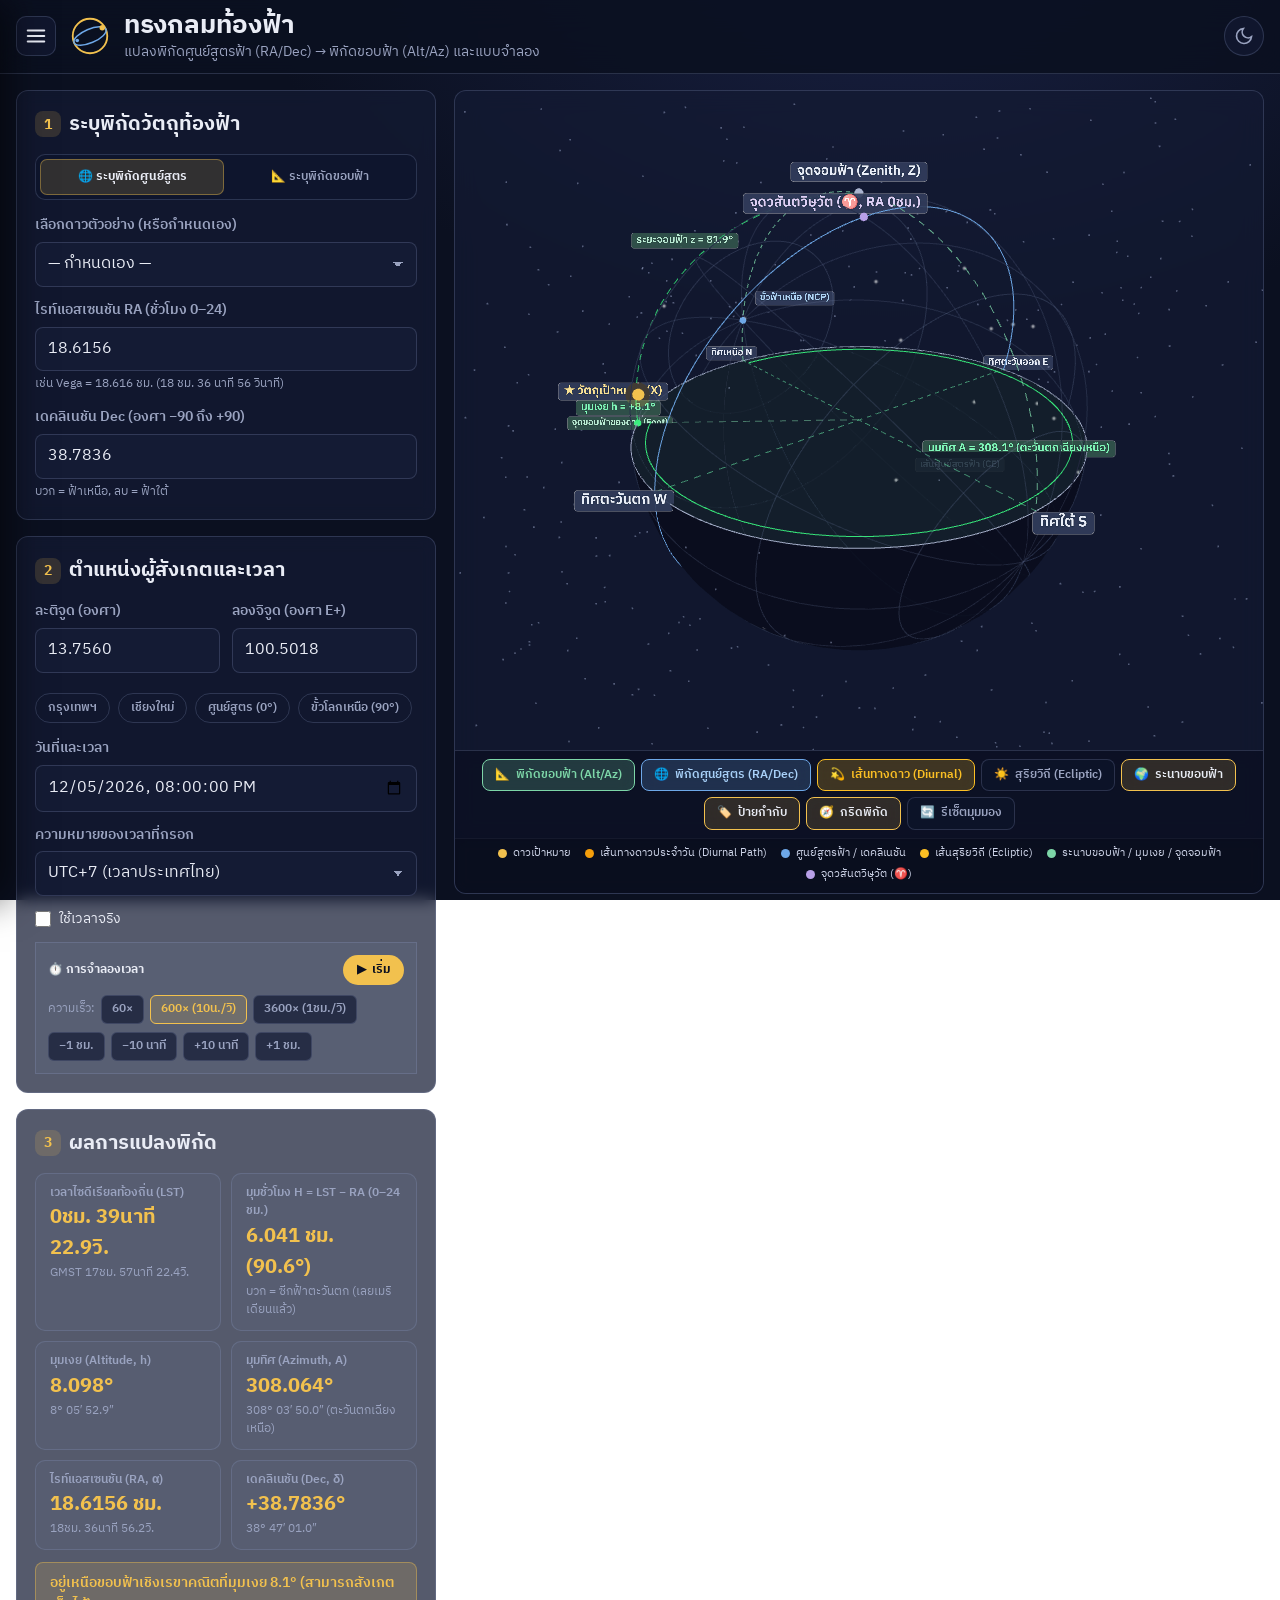
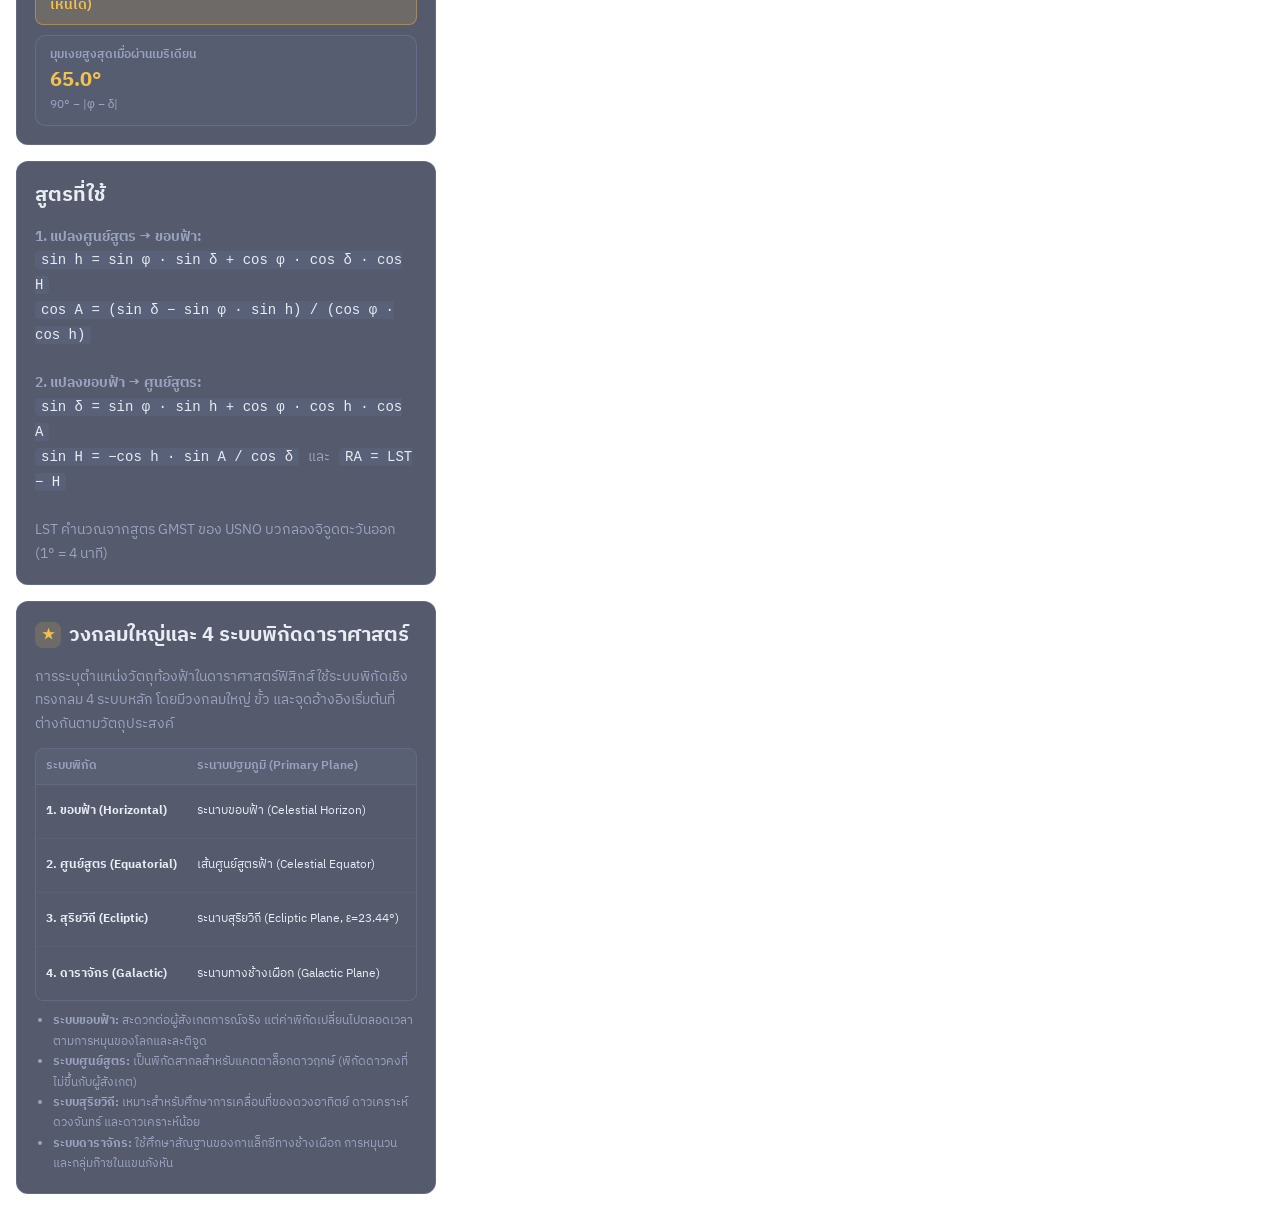
==== commit 59d3d863: "Update index.html" ====
--- a/index.html
+++ b/index.html
@@ -307,9 +307,9 @@
               <div class="sub" id="gmstOut">–</div>
             </div>
             <div class="result-box">
-              <div class="label">มุมชั่วโมง H = LST − RA</div>
+              <div class="label">มุมชั่วโมง H = LST − RA (0–24 ชม.)</div>
               <div class="value" id="haOut">–</div>
-              <div class="sub" id="haSubOut">ลบ = ยังไม่ถึงเมริเดียน</div>
+              <div class="sub" id="haSubOut">0–24 ชม. (วัดตามเข็มจากเมริเดียน)</div>
             </div>
             <div class="result-box" id="resBoxAlt">
               <div class="label">มุมเงย (Altitude, h)</div>
